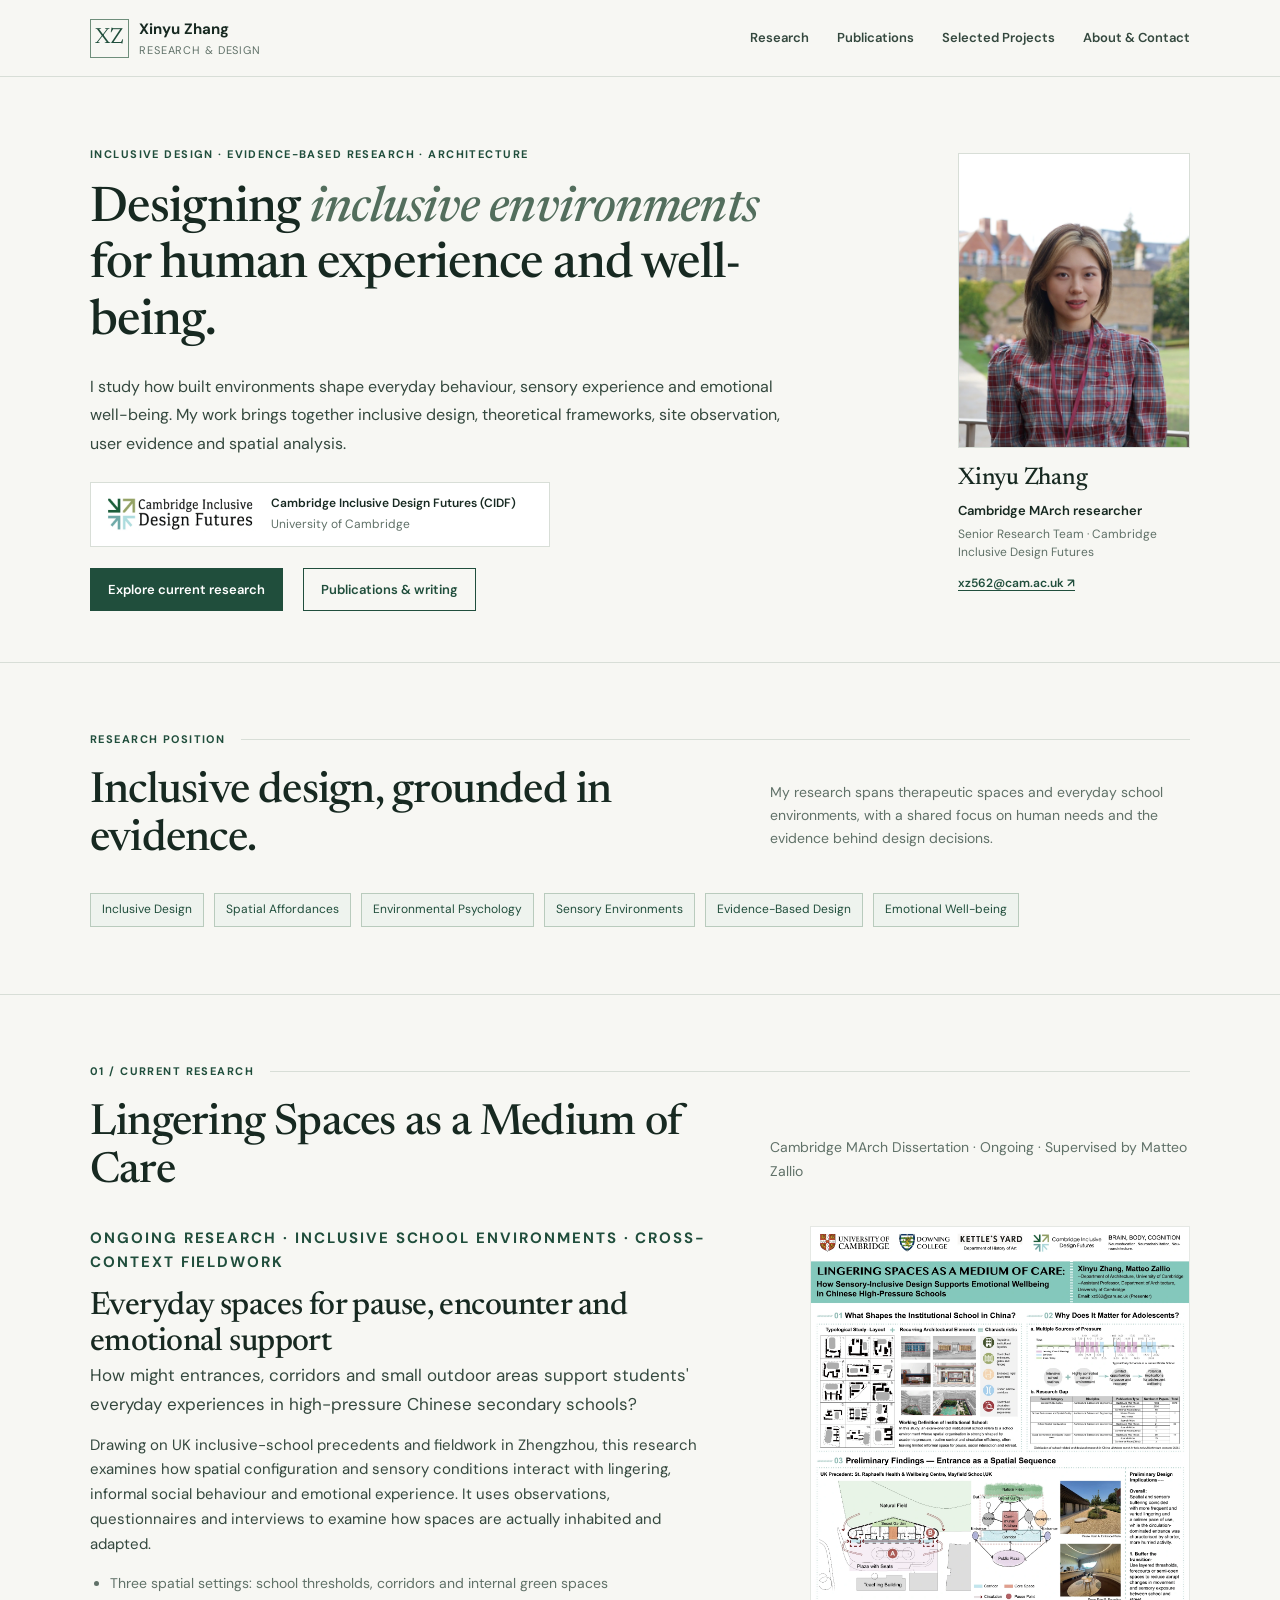
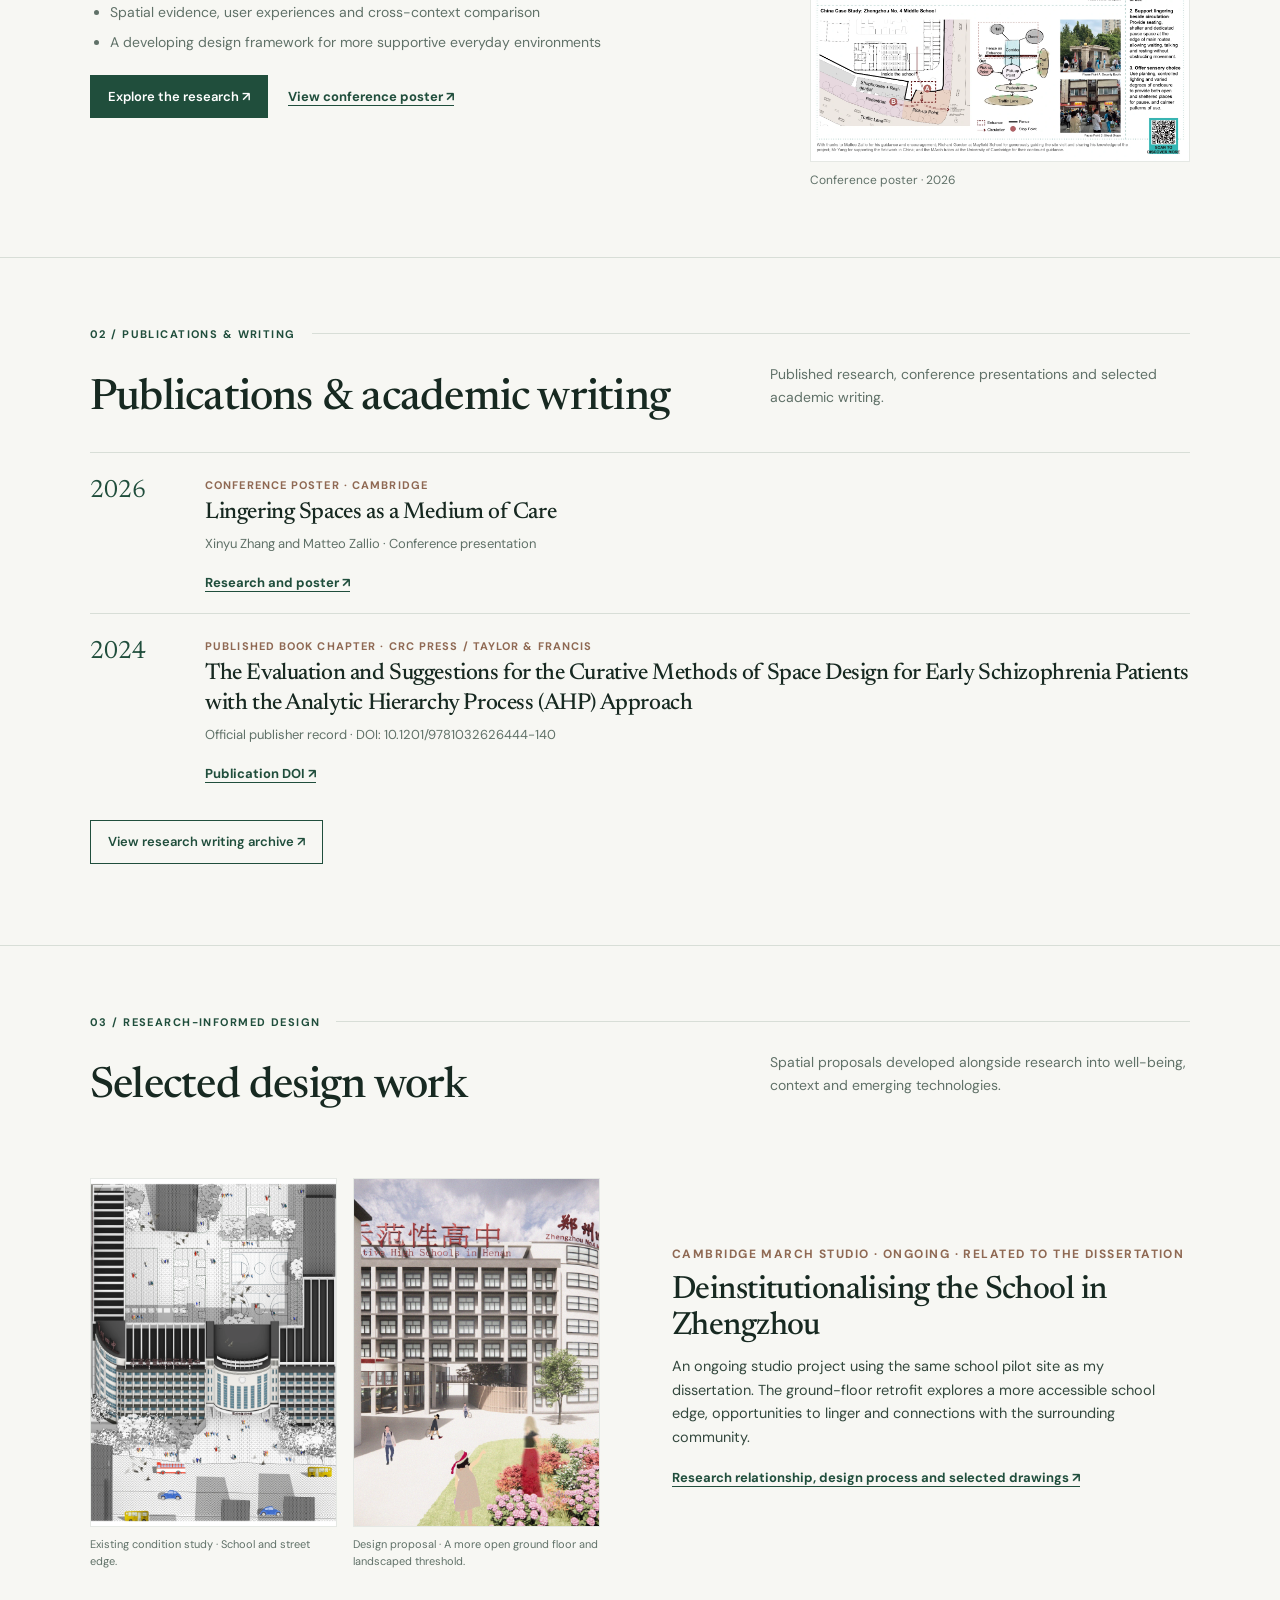
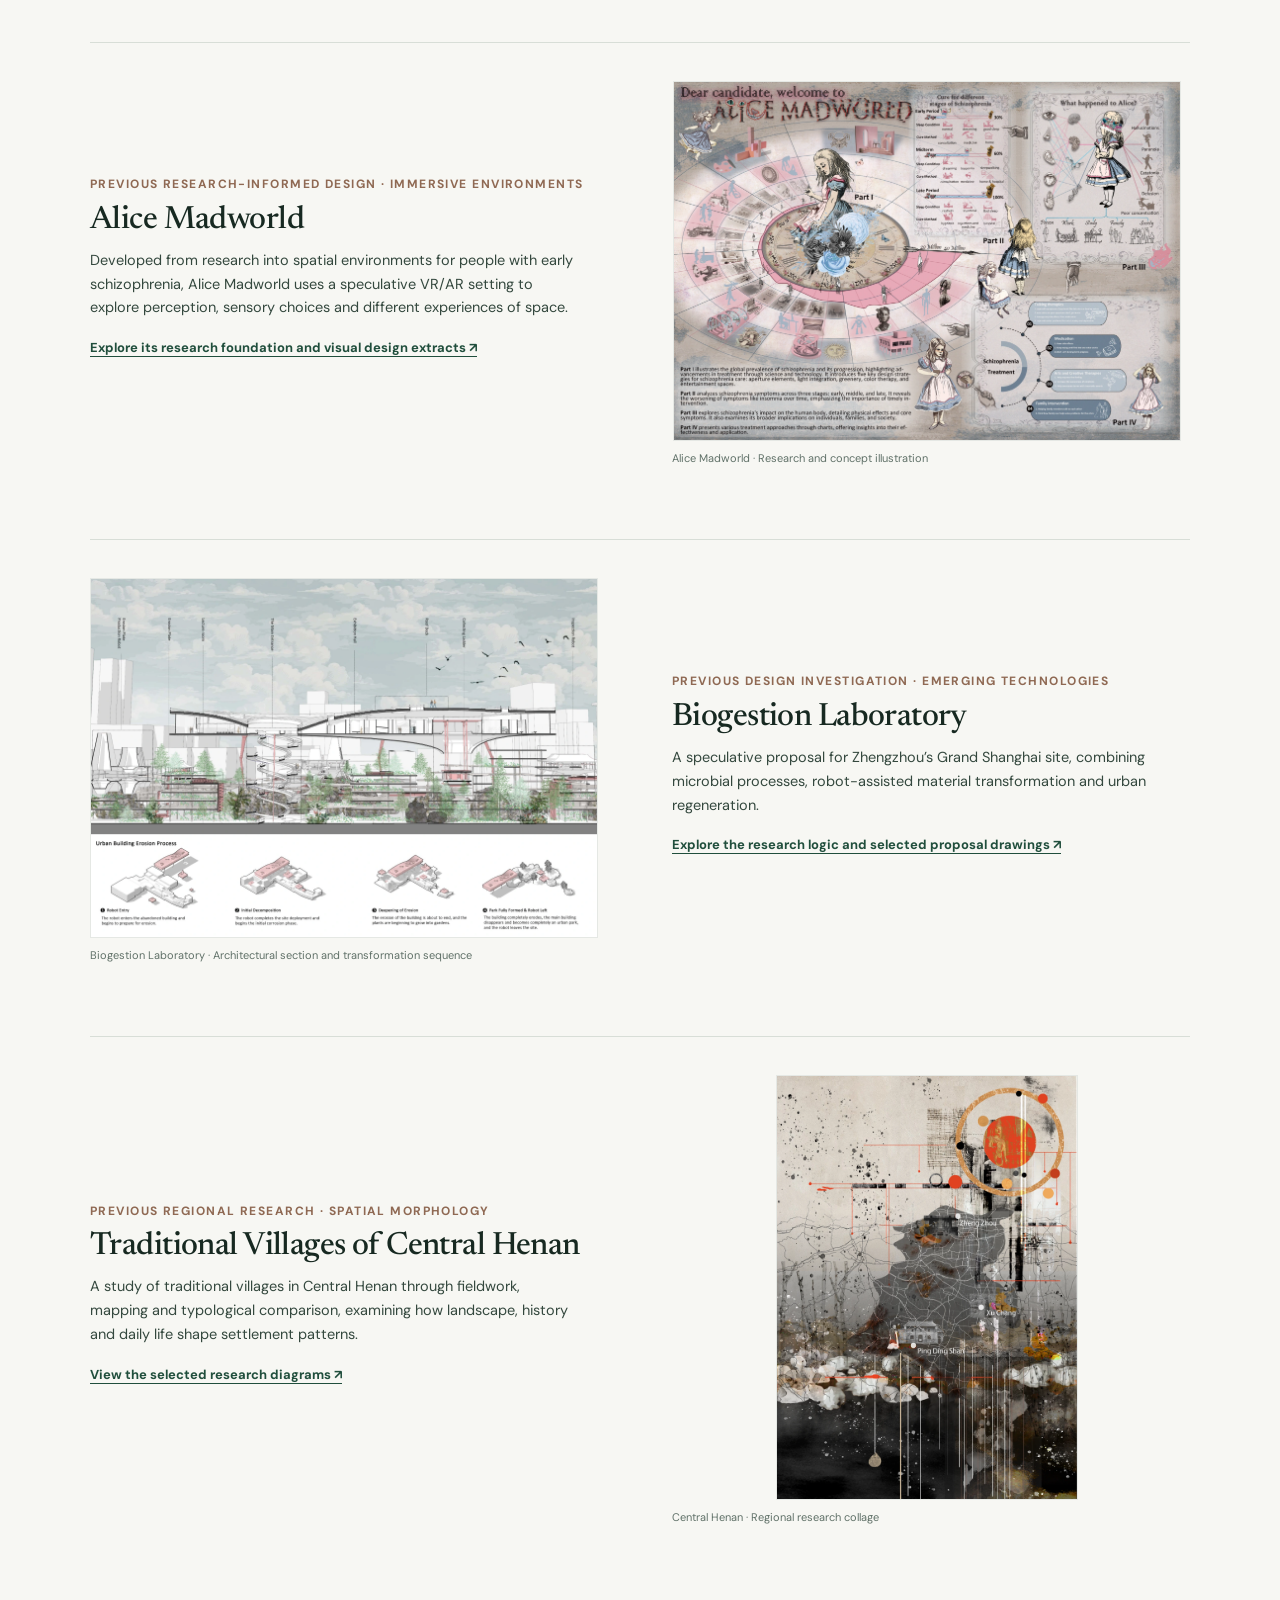
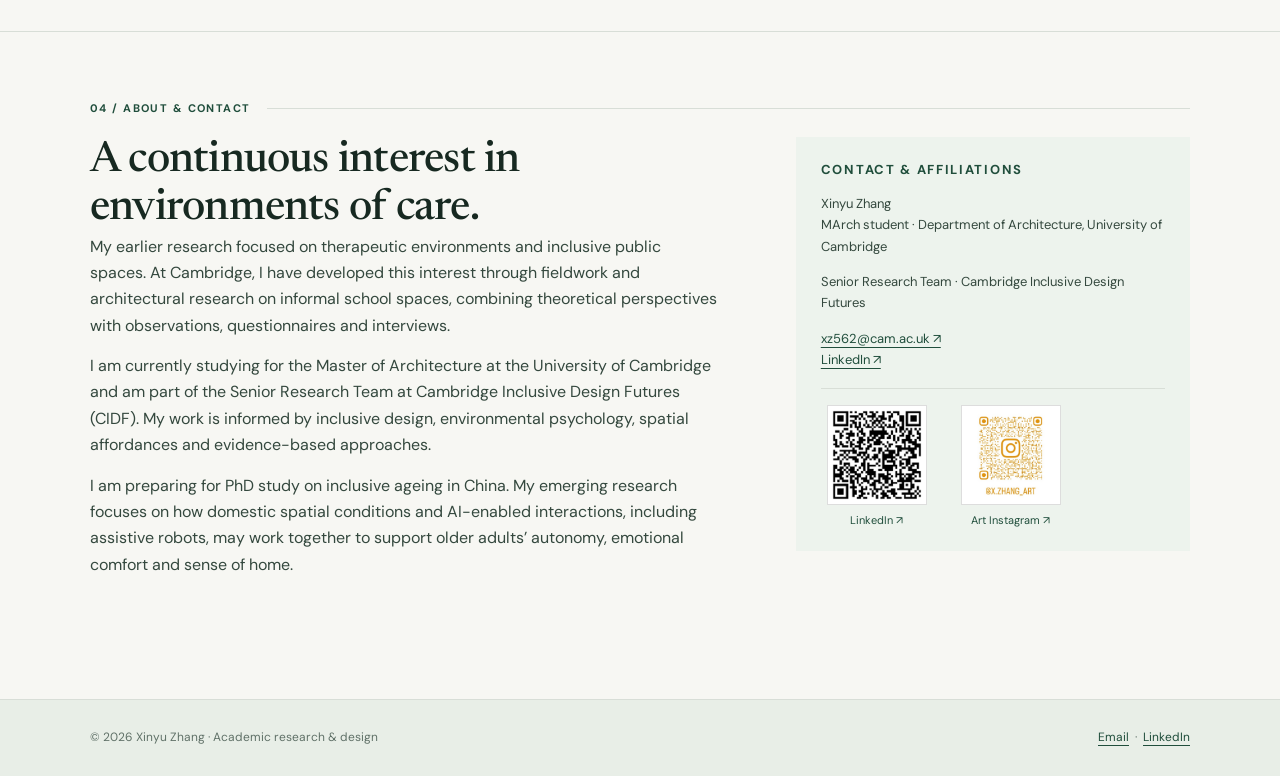
==== index.html @ 3d022903 "Add files via upload Publish academic research website" ====
<!DOCTYPE html>

<html lang="en"><head><meta charset="utf-8"/><meta content="width=device-width, initial-scale=1" name="viewport"/><meta content="Inclusive design, evidence-informed spatial research and architectural design by Xinyu Zhang, Cambridge MArch researcher and CIDF Senior Research Team member." name="description"/><meta content="#f7f7f3" name="theme-color"/><title>Academic research &amp; design — Xinyu Zhang</title><link href="style.css" rel="stylesheet"/><link href="favicon.svg" rel="icon" type="image/svg+xml"/></head><body><header class="site-header"><div class="container header-inner"><a class="brand" href="index.html"><span class="brand-mark">XZ</span><span><strong>Xinyu Zhang</strong><small>Research &amp; Design</small></span></a><button aria-expanded="false" aria-label="Toggle navigation" class="nav-toggle" type="button">☰</button><nav aria-label="Main navigation" class="nav"><a href="index.html#research">Research</a><a href="index.html#outputs">Publications</a><a href="index.html#projects">Selected Projects</a><a href="index.html#about">About &amp; Contact</a></nav></div></header><main class="site-main"><div class="container"><section class="hero"><div><p class="eyebrow">Inclusive Design · Evidence-based research · Architecture</p><h1>Designing <em>inclusive environments</em> for human experience and well-being.</h1><p class="lead">I study how built environments shape everyday behaviour, sensory experience and emotional well-being. My work brings together inclusive design, theoretical frameworks, site observation, user evidence and spatial analysis.</p><div class="lab-row"><img alt="Cambridge Inclusive Design Futures logo" class="lab-logo" src="assets/cidf-logo.webp"/><div class="lab-desc"><strong>Cambridge Inclusive Design Futures (CIDF)</strong><span>University of Cambridge</span></div></div><div class="hero-actions"><a class="btn" href="#research">Explore current research</a><a class="btn secondary" href="publications/index.html">Publications &amp; writing</a></div></div><figure class="hero-image profile-portrait"><img alt="Portrait of Xinyu Zhang" src="assets/portrait-v5.webp"/><figcaption><span class="profile-name">Xinyu Zhang</span><span class="profile-role">Cambridge MArch researcher</span><span class="profile-affiliation">Senior Research Team · Cambridge Inclusive Design Futures</span><a class="profile-email" href="mailto:xz562@cam.ac.uk">xz562@cam.ac.uk ↗</a></figcaption></figure></section></div>
<section class="section anchor-offset" id="focus"><div class="container"><p class="eyebrow section-label">Research position</p><div class="section-header"><div><h2>Inclusive design, grounded in evidence.</h2></div><p>My research spans therapeutic spaces and everyday school environments, with a shared focus on human needs and the evidence behind design decisions.</p></div><div class="tags"><span class="tag">Inclusive Design</span><span class="tag">Spatial Affordances</span><span class="tag">Environmental Psychology</span><span class="tag">Sensory Environments</span><span class="tag">Evidence-Based Design</span><span class="tag">Emotional Well-being</span></div></div></section>
<section class="section anchor-offset" id="research"><div class="container"><p class="eyebrow section-label">01 / Current research</p><div class="section-header"><div><h2>Lingering Spaces as a Medium of Care</h2></div><p>Cambridge MArch Dissertation · Ongoing · Supervised by Matteo Zallio</p></div><div class="feature"><div class="copy"><p class="eyebrow">Ongoing research · Inclusive school environments · Cross-context fieldwork</p><h3>Everyday spaces for pause, encounter and emotional support</h3><p class="lead">How might entrances, corridors and small outdoor areas support students' everyday experiences in high-pressure Chinese secondary schools?</p><p>Drawing on UK inclusive-school precedents and fieldwork in Zhengzhou, this research examines how spatial configuration and sensory conditions interact with lingering, informal social behaviour and emotional experience. It uses observations, questionnaires and interviews to examine how spaces are actually inhabited and adapted.</p><ul class="key-points"><li>Three spatial settings: school thresholds, corridors and internal green spaces</li><li>Spatial evidence, user experiences and cross-context comparison</li><li>A developing design framework for more supportive everyday environments</li></ul><p class="links"><a class="btn" href="research/lingering-spaces/index.html">Explore the research ↗</a><a class="ghost-link" href="assets/poster-white-v5.webp" rel="noopener" target="_blank">View conference poster ↗</a></p></div><div class="feature-img"><figure class="figure"><a class="fullsize" href="assets/poster-white-v5.webp" rel="noopener" target="_blank"><img alt="2026 conference poster on inclusive lingering school spaces" loading="lazy" src="assets/poster-white-v5.webp"/></a><figcaption>Conference poster · 2026</figcaption></figure></div></div></div></section>
<section class="section" id="outputs"><div class="container"><p class="eyebrow section-label">02 / Publications &amp; writing</p><div class="section-header"><h2>Publications &amp; academic writing</h2><p>Published research, conference presentations and selected academic writing.</p></div><div class="publication-row"><div class="year">2026</div><div><span class="writing-label">Conference poster · Cambridge</span><h3>Lingering Spaces as a Medium of Care</h3><p>Xinyu Zhang and Matteo Zallio · Conference presentation</p><a class="ghost-link" href="research/lingering-spaces/index.html">Research and poster ↗</a></div></div><div class="publication-row"><div class="year">2024</div><div><span class="writing-label">Published book chapter · CRC Press / Taylor &amp; Francis</span><h3>The Evaluation and Suggestions for the Curative Methods of Space Design for Early Schizophrenia Patients with the Analytic Hierarchy Process (AHP) Approach</h3><p>Official publisher record · DOI: 10.1201/9781032626444-140</p><a class="ghost-link" href="https://doi.org/10.1201/9781032626444-140" rel="noopener noreferrer" target="_blank">Publication DOI ↗</a></div></div><p style="margin-top:16px"><a class="btn secondary" href="publications/index.html">View research writing archive ↗</a></p></div></section><section class="section anchor-offset" id="projects"><div class="container"><p class="eyebrow section-label">03 / Research-informed design</p><div class="section-header"><h2>Selected design work</h2><p>Spatial proposals developed alongside research into well-being, context and emerging technologies.</p></div>
<article class="project-entry project-row image-left" id="project-school"><div class="project-copy"><p class="project-meta">Cambridge MArch Studio · Ongoing · Related to the dissertation</p><h3>Deinstitutionalising the School in Zhengzhou</h3><p class="summary">An ongoing studio project using the same school pilot site as my dissertation. The ground-floor retrofit explores a more accessible school edge, opportunities to linger and connections with the surrounding community.</p><p class="linkline"><a data-return="project-school" href="projects/school-retrofit/index.html">Research relationship, design process and selected drawings ↗</a></p></div><div class="entry-visual"><figure class="figure"><a class="fullsize" href="assets/school_before.webp" rel="noopener" target="_blank"><img alt="Drawing documenting existing school edge and shophouses" loading="lazy" src="assets/school_before.webp"/></a><figcaption>Existing condition study · School and street edge.</figcaption></figure><figure class="figure"><a class="fullsize" href="assets/school_after.webp" rel="noopener" target="_blank"><img alt="Proposed ground-floor retrofit at Zhengzhou school" loading="lazy" src="assets/school_after.webp"/></a><figcaption>Design proposal · A more open ground floor and landscaped threshold.</figcaption></figure></div></article>
<article class="project-entry project-row image-right" id="project-alice"><div class="project-copy"><p class="project-meta">Previous research-informed design · Immersive environments</p><h3>Alice Madworld</h3><p class="summary">Developed from research into spatial environments for people with early schizophrenia, Alice Madworld uses a speculative VR/AR setting to explore perception, sensory choices and different experiences of space.</p><p class="linkline"><a data-return="project-alice" href="projects/alice-madworld/index.html">Explore its research foundation and visual design extracts ↗</a></p></div><div class="entry-visual single"><figure class="figure"><a class="fullsize" href="assets/alice-illustration-v5.webp" rel="noopener" target="_blank"><img alt="Alice Madworld: illustrated conceptual research board" loading="lazy" src="assets/alice-illustration-v5.webp"/></a><figcaption>Alice Madworld · Research and concept illustration</figcaption></figure></div></article>
<article class="project-entry project-row image-left" id="project-biogestion"><div class="project-copy"><p class="project-meta">Previous design investigation · Emerging technologies</p><h3>Biogestion Laboratory</h3><p class="summary">A speculative proposal for Zhengzhou’s Grand Shanghai site, combining microbial processes, robot-assisted material transformation and urban regeneration.</p><p class="linkline"><a data-return="project-biogestion" href="projects/biogestion/index.html">Explore the research logic and selected proposal drawings ↗</a></p></div><div class="entry-visual single"><figure class="figure"><a class="fullsize" href="assets/bio-section-v5.webp" rel="noopener" target="_blank"><img alt="Biogestion Laboratory section and urban building erosion process" loading="lazy" src="assets/bio-section-v5.webp"/></a><figcaption>Biogestion Laboratory · Architectural section and transformation sequence</figcaption></figure></div></article>
<article class="project-entry project-row image-right" id="project-villages"><div class="project-copy"><p class="project-meta">Previous regional research · Spatial morphology</p><h3>Traditional Villages of Central Henan</h3><p class="summary">A study of traditional villages in Central Henan through fieldwork, mapping and typological comparison, examining how landscape, history and daily life shape settlement patterns.</p><p class="linkline"><a data-return="project-villages" href="projects/henan-villages/index.html">View the selected research diagrams ↗</a></p></div><div class="entry-visual single village-home-visual"><figure class="figure"><a class="fullsize" href="assets/village-art-v5.webp" rel="noopener" target="_blank"><img alt="Regional collage of traditional villages in Central Henan" loading="lazy" src="assets/village-art-v5.webp"/></a><figcaption>Central Henan · Regional research collage</figcaption></figure></div></article>
</div></section>
<section class="section anchor-offset" id="about"><div class="container"><p class="eyebrow section-label">04 / About &amp; contact</p><div class="about"><div><h2>A continuous interest in environments of care.</h2><p>My earlier research focused on therapeutic environments and inclusive public spaces. At Cambridge, I have developed this interest through fieldwork and architectural research on informal school spaces, combining theoretical perspectives with observations, questionnaires and interviews.</p><p>I am currently studying for the Master of Architecture at the University of Cambridge and am part of the Senior Research Team at Cambridge Inclusive Design Futures (CIDF). My work is informed by inclusive design, environmental psychology, spatial affordances and evidence-based approaches.</p><p>I am preparing for PhD study on inclusive ageing in China. My emerging research focuses on how domestic spatial conditions and AI-enabled interactions, including assistive robots, may work together to support older adults’ autonomy, emotional comfort and sense of home.</p></div><aside><p class="eyebrow">Contact &amp; affiliations</p><p>Xinyu Zhang<br/>MArch student · Department of Architecture, University of Cambridge</p><p>Senior Research Team · Cambridge Inclusive Design Futures</p><p><a href="mailto:xz562@cam.ac.uk">xz562@cam.ac.uk ↗</a><br/><a href="https://www.linkedin.com/in/xinyu-zhang-512680299" rel="noopener noreferrer" target="_blank">LinkedIn ↗</a></p><div class="contact-social"><div class="social-qr"><a href="https://www.linkedin.com/in/xinyu-zhang-512680299" rel="noopener noreferrer" target="_blank"><img alt="LinkedIn QR code" height="112" loading="lazy" src="assets/linkedin-qr.jpg" width="112"/></a><a class="social-name" href="https://www.linkedin.com/in/xinyu-zhang-512680299" rel="noopener noreferrer" target="_blank">LinkedIn ↗</a></div><div class="social-qr"><a href="https://www.instagram.com/x.zhang_art" rel="noopener noreferrer" target="_blank"><img alt="Art Instagram QR code" height="112" loading="lazy" src="assets/instagram-qr.jpg" width="112"/></a><a class="social-name" href="https://www.instagram.com/x.zhang_art" rel="noopener noreferrer" target="_blank">Art Instagram ↗</a></div></div></aside></div></div></section></main><footer class="site-footer"><div class="container footer-inner"><p>© 2026 Xinyu Zhang · Academic research &amp; design</p><p><a href="mailto:xz562@cam.ac.uk">Email</a>  ·  <a href="https://www.linkedin.com/in/xinyu-zhang-512680299" rel="noopener noreferrer" target="_blank">LinkedIn</a></p></div></footer><script src="app.js"></script></body></html>
---- style.css ----
@import url('https://fonts.googleapis.com/css2?family=DM+Sans:wght@400;500;600;700&family=Newsreader:opsz,wght@6..72,400;6..72,500;6..72,600&display=swap');
:root{--bg:#f7f7f3;--paper:#fff;--ink:#172921;--text:#34483e;--muted:#607168;--green:#204e3c;--sage:#dce8de;--stroke:#d8ded7;--accent:#8f6953;--max:1100px;--reading:760px}
*{box-sizing:border-box}html{scroll-behavior:smooth}body{margin:0;background:var(--bg);color:var(--text);font:16px/1.65 'DM Sans',system-ui,-apple-system,sans-serif;-webkit-font-smoothing:antialiased}
img{display:block;max-width:100%;height:auto}a{color:var(--green);text-decoration-thickness:1px;text-underline-offset:4px}a:hover{text-decoration-color:var(--accent)}
.container{width:min(var(--max),calc(100% - 56px));margin:0 auto}.site-header{background:rgba(247,247,243,.96);border-bottom:1px solid var(--stroke);position:sticky;top:0;z-index:20;backdrop-filter:blur(12px)}.header-inner{min-height:76px;display:flex;justify-content:space-between;align-items:center;gap:24px}.brand{text-decoration:none;display:flex;align-items:center;gap:10px;color:var(--ink);white-space:nowrap}.brand-mark{width:39px;height:39px;border:1px solid #6f8e7b;display:grid;place-items:center;font-family:'Newsreader',Georgia,serif;font-size:22px;line-height:1;color:var(--green)}.brand strong{display:block;font-size:15px;font-weight:700}.brand small{display:block;font-size:11px;letter-spacing:.08em;text-transform:uppercase;color:var(--muted);line-height:1.5}.nav{display:flex;gap:28px;align-items:center;flex-wrap:wrap}.nav a{font-size:13px;text-decoration:none;color:var(--text);font-weight:600}.nav a:hover,.nav a.active{color:#8f6953}.nav-toggle{display:none;background:none;border:1px solid var(--stroke);font-size:20px;padding:3px 10px;border-radius:4px;color:var(--ink)}
h1,h2,h3,h4{font-family:'Newsreader',Georgia,serif;font-weight:500;color:var(--ink);margin:0;line-height:1.12;letter-spacing:-.018em}h1{font-size:clamp(38px,5.2vw,62px)}h2{font-size:clamp(30px,3.8vw,43px)}h3{font-size:clamp(24px,2.75vw,32px)}h4{font-size:24px}p{margin:0 0 14px}.eyebrow{font-size:11px;letter-spacing:.13em;text-transform:uppercase;font-weight:700;color:var(--green)}.minor{font-size:14px;color:var(--muted)}.subtle{color:var(--muted)}.lead{font-size:18px;line-height:1.7;max-width:62ch}.tiny{font-size:12px;color:var(--muted)}
.site-main{min-height:70vh}.hero{padding:88px 0 65px;display:grid;grid-template-columns:minmax(0,1.35fr) minmax(230px,.68fr);gap:clamp(32px,6vw,92px);align-items:start}.hero h1{margin:19px 0 23px;max-width:740px}.hero h1 em{font-style:italic;color:#536e5d}.hero .lead{margin-bottom:24px}.hero-ident{display:flex;align-items:start;gap:11px;padding-top:8px;font-size:14px;color:var(--ink)}.hero-ident .divider-dot{color:#a5b5aa}.hero-image{margin:0;max-width:305px;justify-self:end}.hero-image img{width:100%;height:auto;object-fit:contain}.hero-image figcaption{padding:12px 0 0;font-size:12px;color:var(--muted);line-height:1.6}.lab-row{display:flex;gap:17px;align-items:center;margin:24px 0 0;padding:15px 17px;background:var(--paper);border:1px solid var(--stroke);max-width:600px}.lab-row .lab-logo{max-width:155px;flex:0 0 155px;width:155px;height:auto;object-fit:contain}.lab-row .lab-desc{font-size:12.5px;line-height:1.55}.lab-row .lab-desc strong{display:block;color:var(--ink)}
.hero-actions,.links{display:flex;gap:20px;align-items:center;flex-wrap:wrap}.hero-actions{margin-top:21px}.btn{display:inline-block;border:1px solid var(--green);background:var(--green);color:white;text-decoration:none;padding:10px 17px;font-size:13px;font-weight:600}.btn.secondary{background:transparent;color:var(--green)}.btn:hover{background:#335c4b;color:white}.ghost-link{font-size:13px;font-weight:700;color:var(--green)}
.anchor-offset{scroll-margin-top:92px}.section{padding:67px 0;border-top:1px solid var(--stroke)}.section-label{display:flex;align-items:center;gap:16px;margin-bottom:20px}.section-label:after{content:"";height:1px;flex:1;background:var(--stroke)}.section-header{display:flex;align-items:end;justify-content:space-between;gap:25px;margin-bottom:29px}.section-header p{max-width:420px;color:var(--muted);font-size:14px}.section-intro{max-width:var(--reading)}.tags{display:flex;gap:10px;flex-wrap:wrap;margin-top:21px}.tag{border:1px solid #b9cbbd;background:#eef3ee;color:var(--green);font-size:12px;padding:6px 11px;white-space:nowrap}
.feature{display:grid;grid-template-columns:1.1fr .72fr;gap:58px;align-items:start;margin-top:24px}.feature-copy h3{font-size:clamp(30px,3.5vw,41px);margin:10px 0 12px}.feature-img{max-width:380px;justify-self:end}.figure,.feature-img{margin:0}.figure img,.feature-img img{width:auto;max-width:100%;height:auto;object-fit:contain;background:white;border:1px solid #e5e8e4}.figure a,.feature-img a{text-decoration:none;display:block}.figure figcaption,.feature-img figcaption{font-size:12px;color:var(--muted);margin-top:9px;line-height:1.55}.feature .copy{max-width:650px}.feature .copy p{font-size:15px}.feature .copy .lead{font-size:17px}.key-points{margin:16px 0 21px;padding-left:20px;font-size:14px;color:var(--muted)}.key-points li{margin-bottom:6px}
.project-entry{margin-top:34px;padding-top:30px;border-top:1px solid var(--stroke)}.project-entry:first-of-type{margin-top:15px;border:0;padding-top:0}.project-meta{font-size:12px;font-weight:700;text-transform:uppercase;letter-spacing:.12em;color:var(--accent);margin-bottom:8px}.project-entry h3{margin-bottom:10px}.project-entry .summary{max-width:780px;font-size:14.5px;color:var(--text)}.project-entry .linkline{margin-top:10px;font-size:13px;font-weight:700}.entry-visual{margin-top:18px;display:grid;grid-template-columns:1fr 1fr;gap:16px;align-items:start}.entry-visual.thin{grid-template-columns:.7fr 1.3fr}.entry-visual img{width:100%;height:auto;object-fit:contain;background:white}.entry-visual .figure{align-self:start}.entry-visual .figure img{max-height:470px;width:auto;margin:auto}.entry-visual.single{display:block}.entry-visual.single img{width:100%;max-height:460px;object-fit:contain}
.publication-row{display:grid;grid-template-columns:90px 1fr;gap:25px;border-top:1px solid var(--stroke);padding:18px 0}.publication-row:first-child{border-top:0}.publication-row h3{font-size:23px;line-height:1.3}.publication-row p{font-size:13px;color:var(--muted);margin-top:6px}.year{font-family:'Newsreader',Georgia,serif;font-size:25px;color:var(--green)}.writing-label{color:var(--accent);font-size:11px;text-transform:uppercase;letter-spacing:.1em;font-weight:700}.about{display:grid;grid-template-columns:1.2fr .75fr;gap:75px}.about p{max-width:660px}.about aside{background:#edf3ed;padding:22px 25px;align-self:start}.about aside .eyebrow{margin-bottom:12px}.about aside p{font-size:13px}.site-footer{background:#e8eee7;margin-top:40px;border-top:1px solid var(--stroke)}.footer-inner{padding:28px 0;display:flex;justify-content:space-between;gap:25px;align-items:center}.footer-inner p{font-size:12px;color:var(--muted);margin:0}
.breadcrumbs{padding:35px 0 21px;font-size:12px;color:var(--muted)}.breadcrumbs a{text-decoration:none}.detail-hero{padding:12px 0 44px}.detail-hero .eyebrow{margin-bottom:12px}.detail-hero h1{font-size:clamp(36px,4.5vw,55px);max-width:850px}.detail-subtitle{font-size:19px;color:var(--green);margin:13px 0 22px;max-width:800px}.detail-hero .lead{max-width:750px;font-size:17px}.detail-hero .links{font-size:13px;margin-top:22px}.detail-main{border-top:1px solid var(--stroke)}.detail-section{padding:44px 0;border-bottom:1px solid var(--stroke)}.detail-section h2{font-size:clamp(27px,3.2vw,36px);margin-bottom:15px}.reading{max-width:var(--reading)}.reading p{font-size:15px;color:var(--text)}.reading ul{padding-left:20px}.reading li{padding-bottom:7px}.figure-grid{display:grid;grid-template-columns:1fr 1fr;gap:30px;margin-top:25px;align-items:start}.figure-grid .figure{width:100%}.figure-grid .figure img{width:100%;height:auto;object-fit:contain;max-height:none}.figure-grid.tall .figure img{max-width:410px;width:100%;margin:auto}.figure-grid.asym{grid-template-columns:1.1fr .9fr}.figure-full{margin:25px auto 0;max-width:100%}.figure-full img{width:100%;height:auto;max-height:none;object-fit:contain}.figure-narrow{max-width:850px}.figure-narrow img{width:100%;height:auto}.figure-portrait{max-width:630px;margin-left:auto;margin-right:auto}.figure-portrait img{width:100%;height:auto}.detail-back{padding:40px 0;font-size:13px}.note{padding:13px 17px;border-left:3px solid #a3b8a5;background:#eff4ef;font-size:13px;color:var(--muted);margin:23px 0}
.fullsize{position:relative;cursor:zoom-in}.fullsize:focus-visible{outline:3px solid #5e8e73;outline-offset:4px}.fullsize img{transition:opacity .18s}.fullsize:hover img{opacity:.9}.lightbox{border:0;padding:20px;background:#fff;box-shadow:0 22px 75px #0005;max-width:96vw;max-height:95vh}.lightbox::backdrop{background:rgba(9,22,17,.87)}.lightbox img{max-height:86vh;max-width:92vw;width:auto;height:auto;object-fit:contain}.lightbox-close{position:fixed;top:17px;right:20px;background:var(--green);color:white;border:0;padding:8px 12px;cursor:pointer;font-size:13px}
@media(max-width:850px){.hero{grid-template-columns:1fr .55fr;gap:30px}.hero-image{max-width:260px}.feature{gap:28px}.about{gap:28px}.section-header{display:block}.section-header p{margin-top:15px}.lab-row{flex-wrap:wrap}.lab-row .lab-logo{max-width:145px}}
@media(max-width:640px){.container{width:calc(100% - 32px)}.site-header .header-inner{min-height:62px}.brand strong{font-size:14px}.nav-toggle{display:block}.nav{display:none;position:absolute;top:61px;left:0;right:0;background:var(--bg);border-bottom:1px solid var(--stroke);padding:18px 22px;gap:14px}.nav.open{display:flex;flex-direction:column;align-items:flex-start}.hero{padding:48px 0 36px;display:flex;flex-direction:column}.hero-image{align-self:flex-start;max-width:220px}.hero h1{font-size:41px}.hero .lead{font-size:16px}.hero-ident{flex-direction:column;gap:1px}.hero-ident .divider-dot{display:none}.section{padding:48px 0}.feature,.about{display:block}.feature-img{margin-top:27px;max-width:300px;justify-self:start}.feature-img img{max-height:none}.entry-visual,.entry-visual.thin,.figure-grid,.figure-grid.asym{grid-template-columns:1fr}.entry-visual .figure img{margin:0;width:100%;max-height:none}.publication-row{grid-template-columns:1fr;gap:3px}.detail-section{padding:32px 0}.detail-hero h1{font-size:37px}.detail-subtitle{font-size:17px}.about aside{margin-top:25px}.footer-inner{display:block}.footer-inner p+ p{margin-top:10px}}
@media(prefers-reduced-motion:reduce){html{scroll-behavior:auto}*{transition:none!important}}

/* V5: restrained editorial adjustments */
.hero{grid-template-columns:minmax(0,1.42fr) minmax(175px,.54fr);gap:clamp(28px,5vw,60px);padding:70px 0 51px}
.hero h1{font-size:clamp(36px,4.3vw,52px);max-width:730px}
.hero .lead{font-size:16px;max-width:650px}
.hero-image.profile-portrait{max-width:228px;justify-self:end;margin-top:24px}
.hero-image.profile-portrait img{width:100%;height:auto;object-fit:contain;border:1px solid var(--stroke);border-radius:0}
.hero-image.profile-portrait figcaption{font-size:11px}
.project-entry{scroll-margin-top:90px}
.entry-visual .figure img{max-height:680px;width:auto;max-width:100%;object-fit:contain}
.entry-visual.single img{max-height:540px;width:auto;max-width:100%;object-fit:contain}
.entry-visual.village-home-visual img{max-height:510px;margin-left:0}
figure img{image-rendering:auto}
.figure figcaption{max-width:78ch}
.contact-social{margin-top:17px;padding-top:16px;border-top:1px solid var(--stroke);display:flex;gap:22px;align-items:start;justify-content:flex-start}
.social-qr{width:112px;display:flex;flex-direction:column;align-items:center;gap:6px}
.social-qr img{width:100px;height:100px;object-fit:contain;background:white;border:1px solid #ddd;padding:3px}
.social-name{font-size:11px;white-space:nowrap;color:var(--green);text-decoration:none}
.social-name:hover{text-decoration:underline}
@media(max-width:850px){.hero{grid-template-columns:minmax(0,1fr) 180px;gap:26px}.hero-image.profile-portrait{max-width:175px}}
@media(max-width:640px){.hero{display:flex;flex-direction:column;padding:42px 0 35px}.hero h1{font-size:38px}.hero-image.profile-portrait{max-width:175px;margin-top:7px;align-self:flex-start}.contact-social{gap:18px}.entry-visual .figure img{max-height:none;width:100%}}


/* V6: editorial balance and deliberate scale hierarchy */
#projects .project-row{display:grid;grid-template-columns:minmax(0,1fr) minmax(0,1fr);gap:clamp(28px,5vw,68px);align-items:center;padding:38px 0;}
#projects .project-row .project-copy{grid-column:2;grid-row:1;}
#projects .project-row .entry-visual{grid-column:1;grid-row:1;margin:0;max-width:510px;}
#projects .project-row.image-right .project-copy{grid-column:1;grid-row:1;}
#projects .project-row.image-right .entry-visual{grid-column:2;grid-row:1;}
#projects .project-row .summary{max-width:49ch;}
#projects .project-row .entry-visual.single img{max-height:360px;max-width:100%;width:auto;margin:0;}
#projects .project-row .entry-visual:not(.single) img{max-height:350px;width:auto;max-width:100%;}
#projects .project-row .entry-visual figcaption{font-size:11px;}
#projects .project-row .linkline{margin-top:17px;}
.site-focus-grid{display:grid;grid-template-columns:1.1fr .9fr;align-items:start;gap:28px;margin-top:25px;}
.site-focus-grid figure:first-child img{width:100%;max-width:100%;}
.site-focus-grid figure:nth-child(2){max-width:425px;}
.site-focus-grid figure:nth-child(2) img{width:100%;}
.context-minor-grid{display:grid;grid-template-columns:1fr 1fr;align-items:start;gap:28px;margin:27px 0;}
.context-minor-grid .figure img{width:100%;max-width:100%;max-height:330px;object-fit:contain;}
.figure-context-main{max-width:950px;margin:27px auto 0;}
.figure-context-main img{width:100%;max-width:100%;height:auto;}
.plan-carousel{margin-top:24px;max-width:920px;}
.carousel-top{display:flex;justify-content:space-between;align-items:center;margin-bottom:12px;}
.carousel-count{font-size:12px;font-weight:700;letter-spacing:.11em;color:var(--green);font-variant-numeric:tabular-nums;}
.carousel-actions{display:flex;gap:7px;}
.carousel-actions button{background:transparent;color:var(--green);border:1px solid #bccfc0;font-size:19px;min-width:42px;min-height:38px;cursor:pointer;}
.carousel-actions button:hover{background:#e6eee7;}
.carousel-actions button:disabled{opacity:.3;cursor:default;}
.plan-track{display:flex;gap:18px;overflow-x:auto;scroll-snap-type:x mandatory;scroll-behavior:smooth;scrollbar-width:thin;padding:0 0 12px;overscroll-behavior-inline:contain;}
.plan-slide{flex:0 0 min(100%,820px);scroll-snap-align:start;}
.plan-slide img{display:block;width:100%;height:auto;max-width:100%;}
.spatial-perspectives{display:grid;grid-template-columns:1.15fr .85fr;gap:34px;align-items:start;margin-top:25px;}
.spatial-perspectives .perspective-main{max-width:565px;}
.spatial-perspectives .perspective-main img{width:100%;}
.spatial-perspectives .perspective-side{max-width:440px;margin-top:24px;}
.spatial-perspectives .perspective-side img{width:100%;}
.school-comparison{max-width:900px;}
.school-comparison .figure img{max-width:370px;}
.editorial-extracts .figure-grid,.detail-section .figure-grid:has(.compact-figure){max-width:970px;gap:30px;}
.editorial-extracts figure.compact-figure img,figure.compact-figure img{max-height:390px;width:auto;max-width:100%;margin:0 auto;}
#about .about strong{font-weight:inherit;}
@media(max-width:850px){#projects .project-row{gap:26px}}
@media(max-width:640px){#projects .project-row,#projects .project-row.image-right{display:flex;flex-direction:column;align-items:stretch;gap:15px;}
 #projects .project-row .entry-visual{order:0;max-width:100%;}
 #projects .project-row .project-copy{order:1;}
 #projects .project-row .entry-visual.single img{max-height:390px;width:auto;}
 #projects .project-row .entry-visual:not(.single) img{max-height:310px;width:auto;}
 .site-focus-grid,.context-minor-grid,.spatial-perspectives{grid-template-columns:1fr;gap:19px;}
 .spatial-perspectives .perspective-side{margin-top:0;}
 .plan-slide{flex-basis:100%;}
 .figure-context-main{margin-top:20px;}}
@media(prefers-reduced-motion:reduce){.plan-track{scroll-behavior:auto;}}

/* Position narrower vertical project artworks deliberately within the text-image rhythm. */
#projects .project-row.image-right .entry-visual.single img{margin-left:auto;margin-right:auto;}
#projects #project-villages .entry-visual.single img{max-height:425px;}


/* V7: compact research-first introductory hierarchy. */
.hero{grid-template-columns:minmax(0,1.5fr) minmax(205px,.56fr);gap:clamp(30px,5.2vw,70px);align-items:start;padding-top:68px}
.hero h1{font-size:clamp(36px,4vw,49px);max-width:710px;line-height:1.15;letter-spacing:-.018em;margin-bottom:22px}
.hero .lead{max-width:63ch;font-size:16px;line-height:1.77}
.hero .lab-row{margin-top:20px;padding:12px 15px;max-width:460px;gap:15px}
.hero .lab-row .lab-logo{width:150px;flex-basis:150px;max-width:150px}
.hero .lab-row .lab-desc{font-size:12px;color:var(--muted)}
.hero .lab-row .lab-desc strong{font-size:12px;font-weight:600;line-height:1.4}
.hero .lab-row .lab-desc span{display:block;margin-top:3px}
.hero-image.profile-portrait{width:100%;max-width:232px;margin-top:8px;justify-self:end}
.hero-image.profile-portrait figcaption{padding-top:15px;line-height:1.5;text-align:left;max-width:240px}
.profile-name,.profile-role,.profile-affiliation,.profile-email{display:block}
.profile-name{font-family:'Newsreader',Georgia,serif;color:var(--ink);font-size:24px;font-weight:500;line-height:1.25;letter-spacing:-.01em;margin-bottom:8px}
.profile-role{font-size:13px;font-weight:600;color:var(--ink);margin-bottom:4px}
.profile-affiliation{font-size:12px;color:var(--muted);line-height:1.5}
.profile-email{font-size:12px;font-weight:600;color:var(--green);margin-top:13px;text-decoration:underline;text-decoration-thickness:1px;text-underline-offset:3px}
@media(max-width:900px){.hero{grid-template-columns:minmax(0,1fr) 185px;gap:24px}.hero h1{font-size:clamp(34px,4.2vw,43px)}.hero-image.profile-portrait{max-width:185px}.hero .lab-row{max-width:100%}}
@media(max-width:640px){.hero{display:flex;flex-direction:column;padding-top:40px;gap:26px}.hero h1{font-size:clamp(34px,8vw,39px)}.hero-image.profile-portrait{margin-top:0;align-self:flex-start;max-width:210px}.hero-image.profile-portrait figcaption{max-width:240px}.hero .lab-row{max-width:100%}.hero .lab-row .lab-logo{width:132px;flex-basis:132px;max-width:132px}}
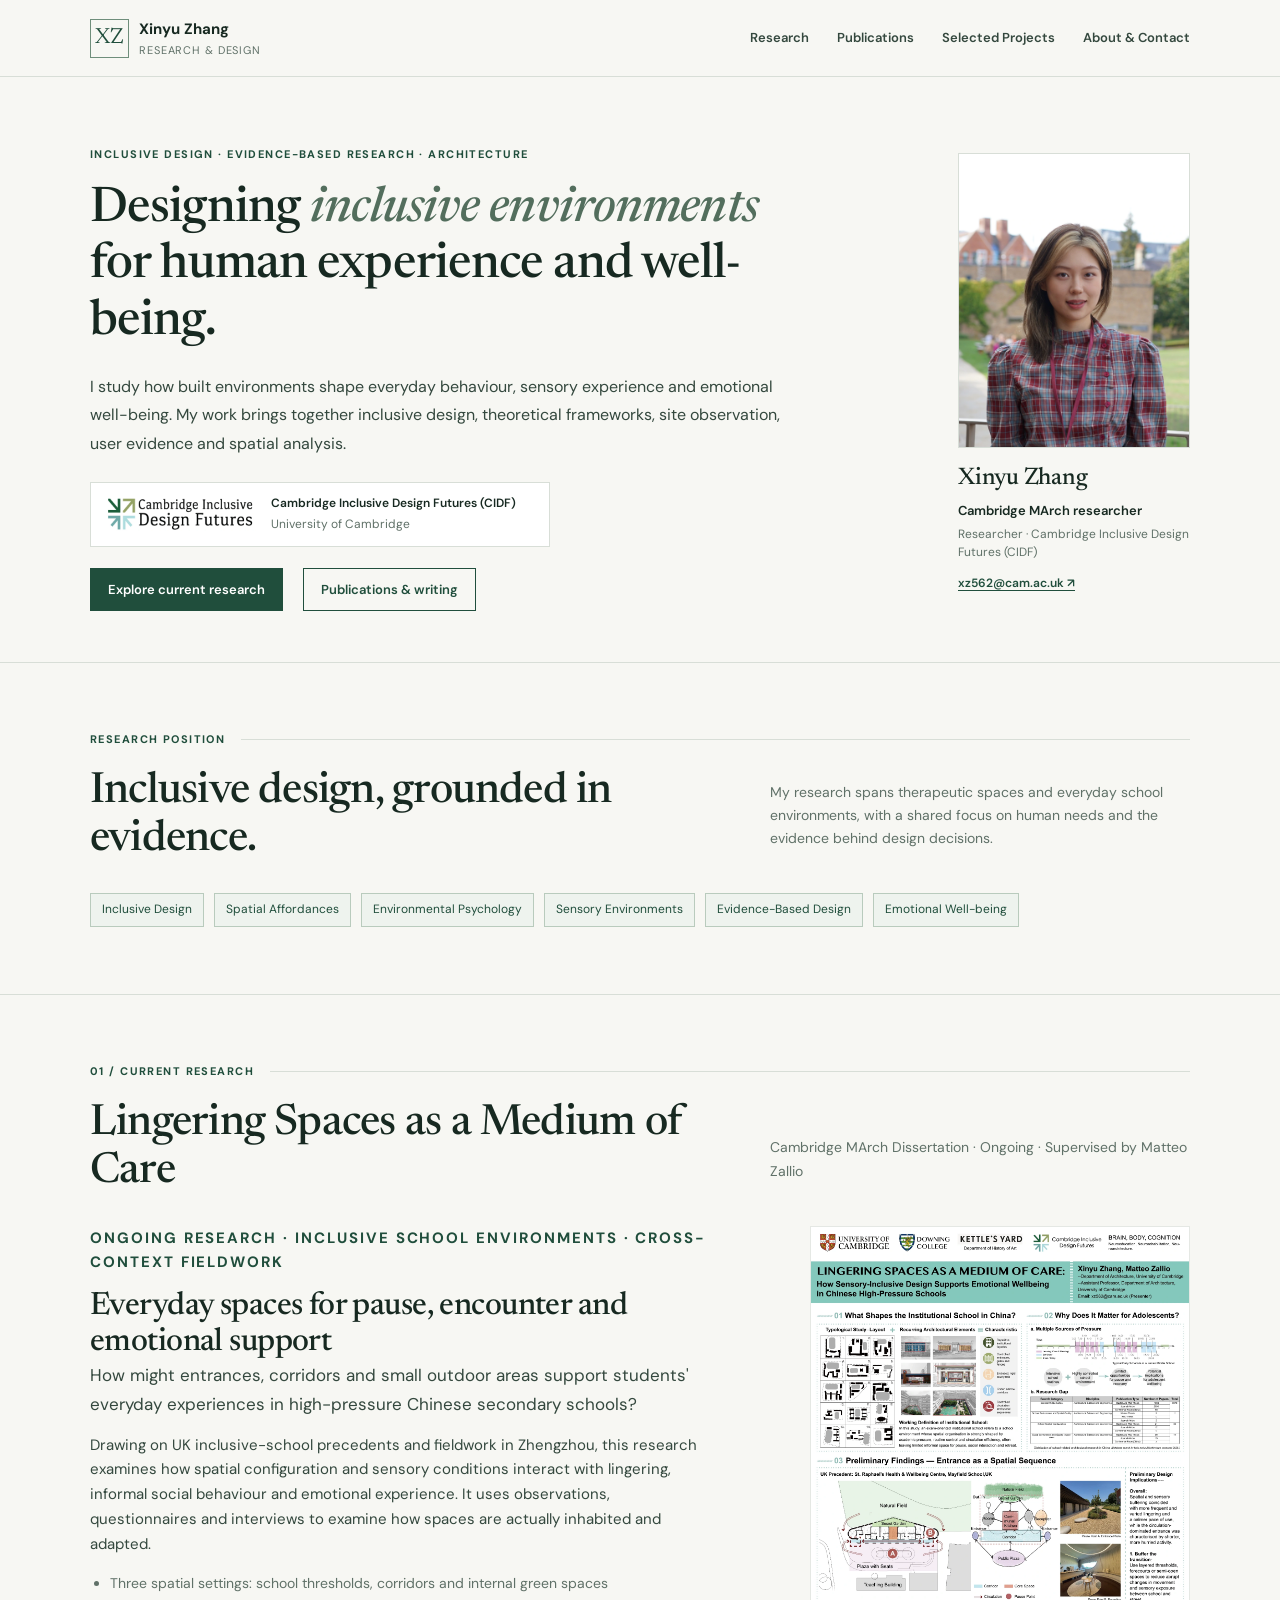
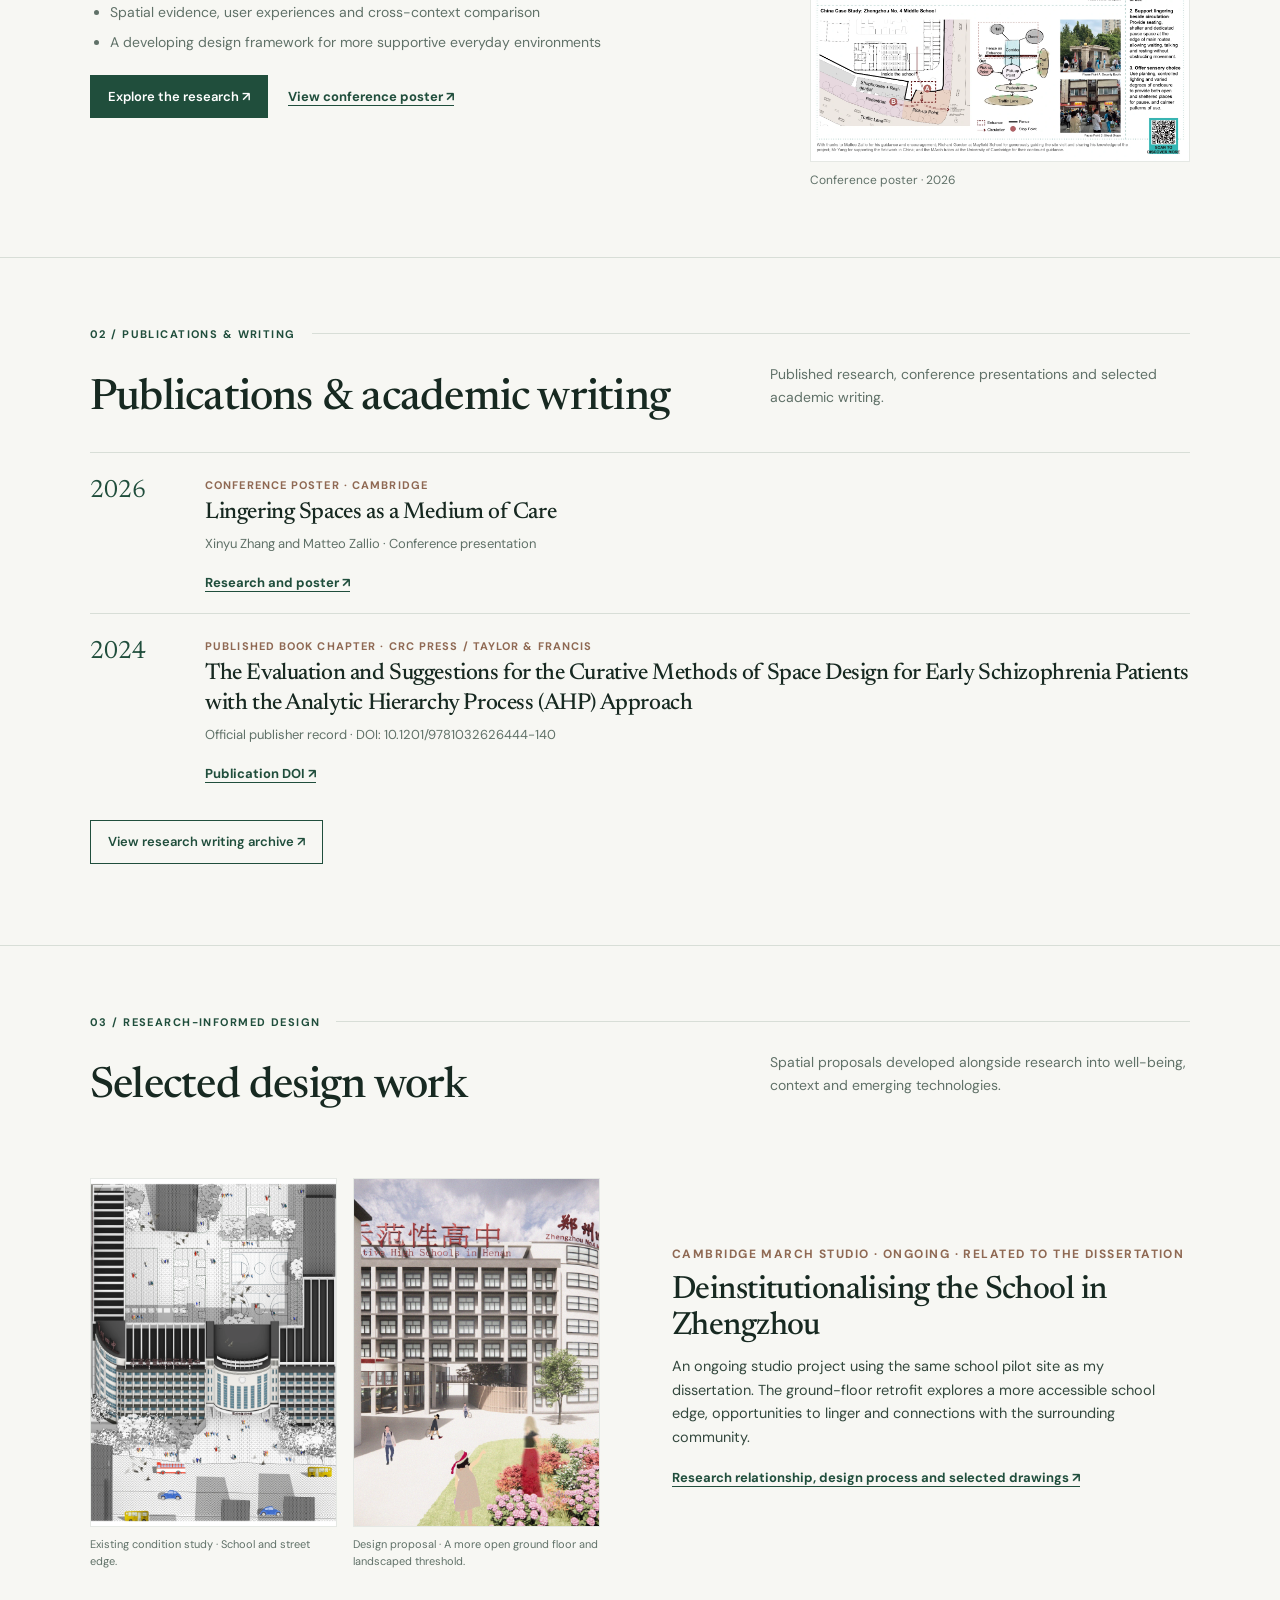
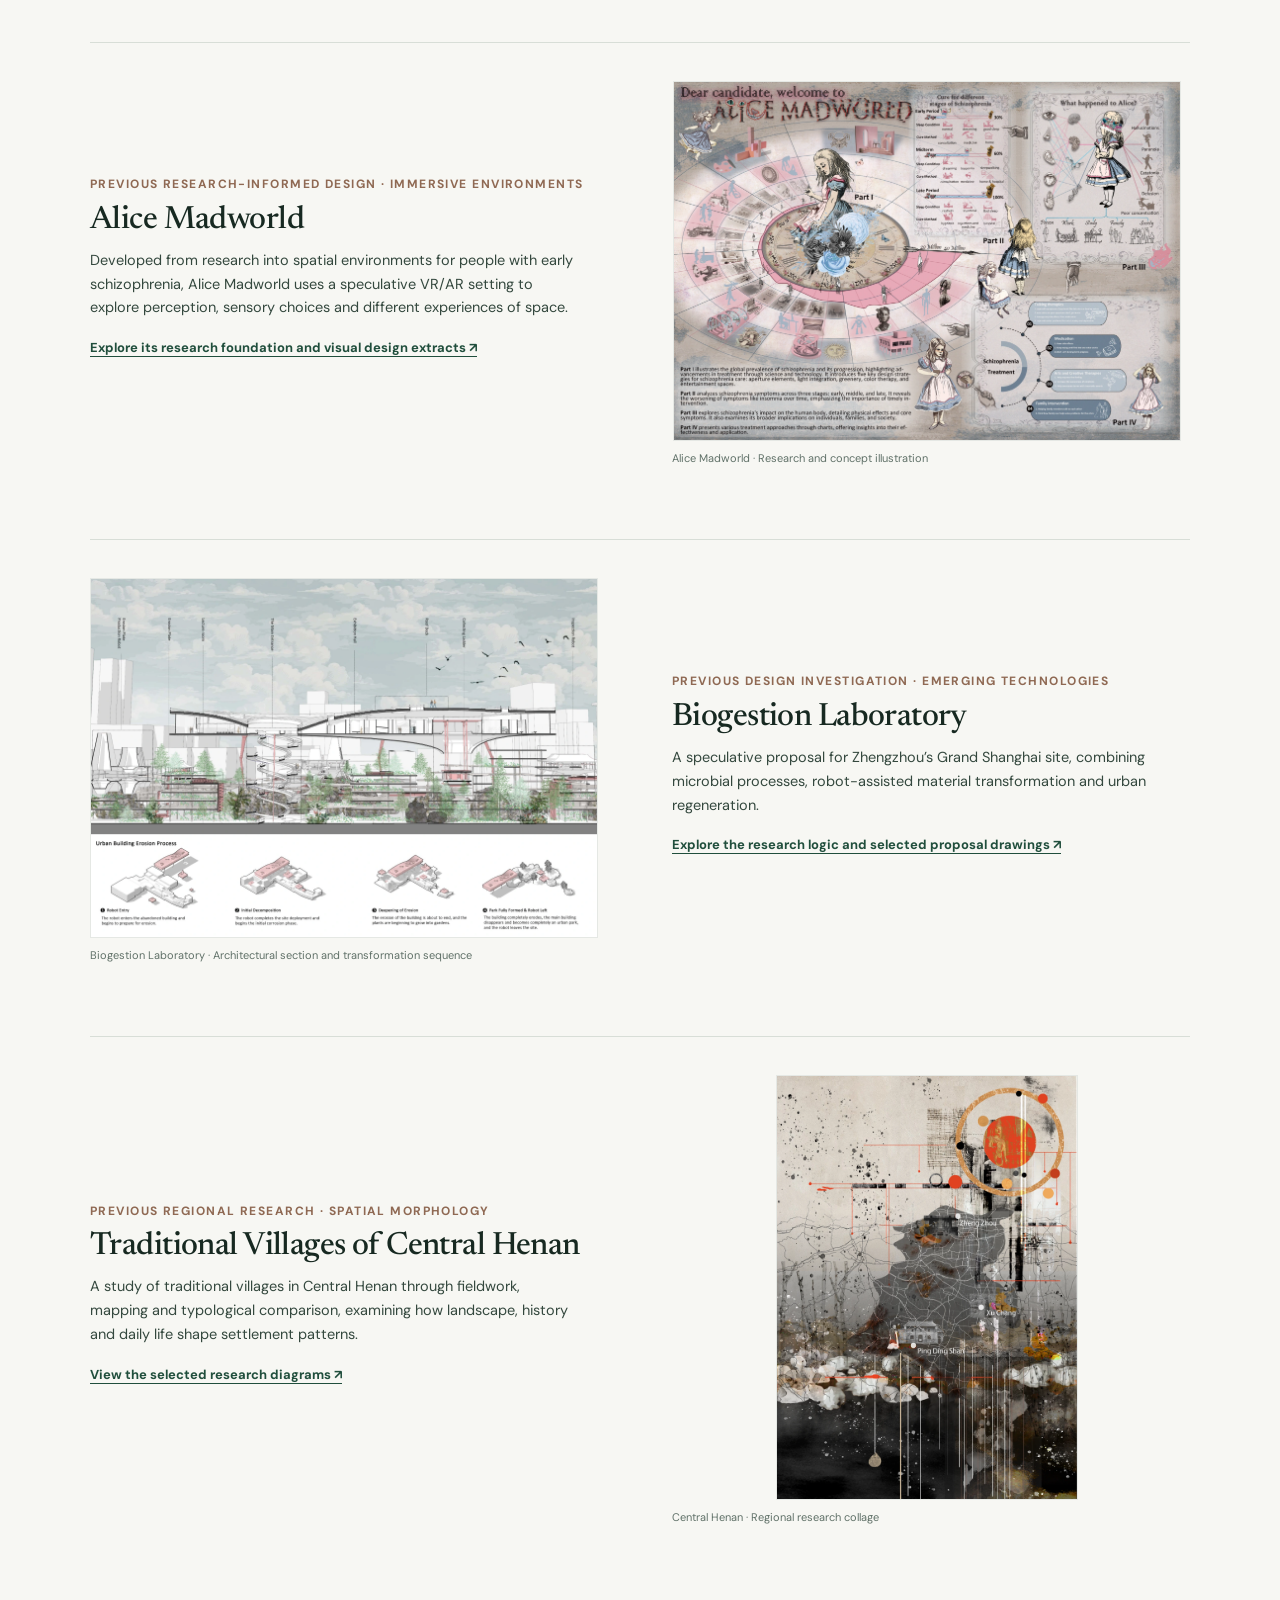
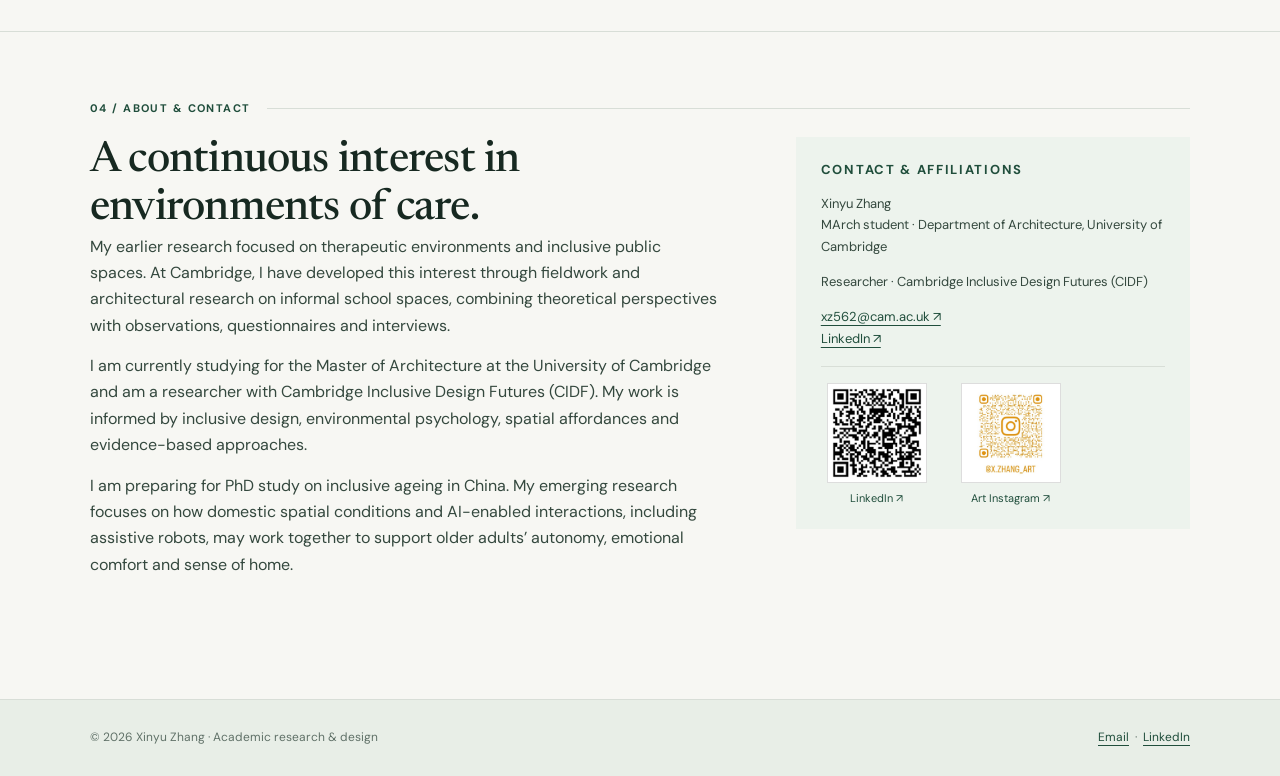
==== commit 4f085b05: "Update CIDF researcher affiliation" ====
--- a/index.html
+++ b/index.html
@@ -1,6 +1,6 @@
 <!DOCTYPE html>
 
-<html lang="en"><head><meta charset="utf-8"/><meta content="width=device-width, initial-scale=1" name="viewport"/><meta content="Inclusive design, evidence-informed spatial research and architectural design by Xinyu Zhang, Cambridge MArch researcher and CIDF Senior Research Team member." name="description"/><meta content="#f7f7f3" name="theme-color"/><title>Academic research &amp; design — Xinyu Zhang</title><link href="style.css" rel="stylesheet"/><link href="favicon.svg" rel="icon" type="image/svg+xml"/></head><body><header class="site-header"><div class="container header-inner"><a class="brand" href="index.html"><span class="brand-mark">XZ</span><span><strong>Xinyu Zhang</strong><small>Research &amp; Design</small></span></a><button aria-expanded="false" aria-label="Toggle navigation" class="nav-toggle" type="button">☰</button><nav aria-label="Main navigation" class="nav"><a href="index.html#research">Research</a><a href="index.html#outputs">Publications</a><a href="index.html#projects">Selected Projects</a><a href="index.html#about">About &amp; Contact</a></nav></div></header><main class="site-main"><div class="container"><section class="hero"><div><p class="eyebrow">Inclusive Design · Evidence-based research · Architecture</p><h1>Designing <em>inclusive environments</em> for human experience and well-being.</h1><p class="lead">I study how built environments shape everyday behaviour, sensory experience and emotional well-being. My work brings together inclusive design, theoretical frameworks, site observation, user evidence and spatial analysis.</p><div class="lab-row"><img alt="Cambridge Inclusive Design Futures logo" class="lab-logo" src="assets/cidf-logo.webp"/><div class="lab-desc"><strong>Cambridge Inclusive Design Futures (CIDF)</strong><span>University of Cambridge</span></div></div><div class="hero-actions"><a class="btn" href="#research">Explore current research</a><a class="btn secondary" href="publications/index.html">Publications &amp; writing</a></div></div><figure class="hero-image profile-portrait"><img alt="Portrait of Xinyu Zhang" src="assets/portrait-v5.webp"/><figcaption><span class="profile-name">Xinyu Zhang</span><span class="profile-role">Cambridge MArch researcher</span><span class="profile-affiliation">Senior Research Team · Cambridge Inclusive Design Futures</span><a class="profile-email" href="mailto:xz562@cam.ac.uk">xz562@cam.ac.uk ↗</a></figcaption></figure></section></div>
+<html lang="en"><head><meta charset="utf-8"/><meta content="width=device-width, initial-scale=1" name="viewport"/><meta content="Inclusive design, evidence-informed spatial research and architectural design by Xinyu Zhang, Cambridge MArch researcher affiliated with Cambridge Inclusive Design Futures (CIDF)." name="description"/><meta content="#f7f7f3" name="theme-color"/><title>Academic research &amp; design — Xinyu Zhang</title><link href="style.css" rel="stylesheet"/><link href="favicon.svg" rel="icon" type="image/svg+xml"/></head><body><header class="site-header"><div class="container header-inner"><a class="brand" href="index.html"><span class="brand-mark">XZ</span><span><strong>Xinyu Zhang</strong><small>Research &amp; Design</small></span></a><button aria-expanded="false" aria-label="Toggle navigation" class="nav-toggle" type="button">☰</button><nav aria-label="Main navigation" class="nav"><a href="index.html#research">Research</a><a href="index.html#outputs">Publications</a><a href="index.html#projects">Selected Projects</a><a href="index.html#about">About &amp; Contact</a></nav></div></header><main class="site-main"><div class="container"><section class="hero"><div><p class="eyebrow">Inclusive Design · Evidence-based research · Architecture</p><h1>Designing <em>inclusive environments</em> for human experience and well-being.</h1><p class="lead">I study how built environments shape everyday behaviour, sensory experience and emotional well-being. My work brings together inclusive design, theoretical frameworks, site observation, user evidence and spatial analysis.</p><div class="lab-row"><img alt="Cambridge Inclusive Design Futures logo" class="lab-logo" src="assets/cidf-logo.webp"/><div class="lab-desc"><strong>Cambridge Inclusive Design Futures (CIDF)</strong><span>University of Cambridge</span></div></div><div class="hero-actions"><a class="btn" href="#research">Explore current research</a><a class="btn secondary" href="publications/index.html">Publications &amp; writing</a></div></div><figure class="hero-image profile-portrait"><img alt="Portrait of Xinyu Zhang" src="assets/portrait-v5.webp"/><figcaption><span class="profile-name">Xinyu Zhang</span><span class="profile-role">Cambridge MArch researcher</span><span class="profile-affiliation">Researcher · Cambridge Inclusive Design Futures (CIDF)</span><a class="profile-email" href="mailto:xz562@cam.ac.uk">xz562@cam.ac.uk ↗</a></figcaption></figure></section></div>
 <section class="section anchor-offset" id="focus"><div class="container"><p class="eyebrow section-label">Research position</p><div class="section-header"><div><h2>Inclusive design, grounded in evidence.</h2></div><p>My research spans therapeutic spaces and everyday school environments, with a shared focus on human needs and the evidence behind design decisions.</p></div><div class="tags"><span class="tag">Inclusive Design</span><span class="tag">Spatial Affordances</span><span class="tag">Environmental Psychology</span><span class="tag">Sensory Environments</span><span class="tag">Evidence-Based Design</span><span class="tag">Emotional Well-being</span></div></div></section>
 <section class="section anchor-offset" id="research"><div class="container"><p class="eyebrow section-label">01 / Current research</p><div class="section-header"><div><h2>Lingering Spaces as a Medium of Care</h2></div><p>Cambridge MArch Dissertation · Ongoing · Supervised by Matteo Zallio</p></div><div class="feature"><div class="copy"><p class="eyebrow">Ongoing research · Inclusive school environments · Cross-context fieldwork</p><h3>Everyday spaces for pause, encounter and emotional support</h3><p class="lead">How might entrances, corridors and small outdoor areas support students' everyday experiences in high-pressure Chinese secondary schools?</p><p>Drawing on UK inclusive-school precedents and fieldwork in Zhengzhou, this research examines how spatial configuration and sensory conditions interact with lingering, informal social behaviour and emotional experience. It uses observations, questionnaires and interviews to examine how spaces are actually inhabited and adapted.</p><ul class="key-points"><li>Three spatial settings: school thresholds, corridors and internal green spaces</li><li>Spatial evidence, user experiences and cross-context comparison</li><li>A developing design framework for more supportive everyday environments</li></ul><p class="links"><a class="btn" href="research/lingering-spaces/index.html">Explore the research ↗</a><a class="ghost-link" href="assets/poster-white-v5.webp" rel="noopener" target="_blank">View conference poster ↗</a></p></div><div class="feature-img"><figure class="figure"><a class="fullsize" href="assets/poster-white-v5.webp" rel="noopener" target="_blank"><img alt="2026 conference poster on inclusive lingering school spaces" loading="lazy" src="assets/poster-white-v5.webp"/></a><figcaption>Conference poster · 2026</figcaption></figure></div></div></div></section>
 <section class="section" id="outputs"><div class="container"><p class="eyebrow section-label">02 / Publications &amp; writing</p><div class="section-header"><h2>Publications &amp; academic writing</h2><p>Published research, conference presentations and selected academic writing.</p></div><div class="publication-row"><div class="year">2026</div><div><span class="writing-label">Conference poster · Cambridge</span><h3>Lingering Spaces as a Medium of Care</h3><p>Xinyu Zhang and Matteo Zallio · Conference presentation</p><a class="ghost-link" href="research/lingering-spaces/index.html">Research and poster ↗</a></div></div><div class="publication-row"><div class="year">2024</div><div><span class="writing-label">Published book chapter · CRC Press / Taylor &amp; Francis</span><h3>The Evaluation and Suggestions for the Curative Methods of Space Design for Early Schizophrenia Patients with the Analytic Hierarchy Process (AHP) Approach</h3><p>Official publisher record · DOI: 10.1201/9781032626444-140</p><a class="ghost-link" href="https://doi.org/10.1201/9781032626444-140" rel="noopener noreferrer" target="_blank">Publication DOI ↗</a></div></div><p style="margin-top:16px"><a class="btn secondary" href="publications/index.html">View research writing archive ↗</a></p></div></section><section class="section anchor-offset" id="projects"><div class="container"><p class="eyebrow section-label">03 / Research-informed design</p><div class="section-header"><h2>Selected design work</h2><p>Spatial proposals developed alongside research into well-being, context and emerging technologies.</p></div>
@@ -9,4 +9,4 @@
 <article class="project-entry project-row image-left" id="project-biogestion"><div class="project-copy"><p class="project-meta">Previous design investigation · Emerging technologies</p><h3>Biogestion Laboratory</h3><p class="summary">A speculative proposal for Zhengzhou’s Grand Shanghai site, combining microbial processes, robot-assisted material transformation and urban regeneration.</p><p class="linkline"><a data-return="project-biogestion" href="projects/biogestion/index.html">Explore the research logic and selected proposal drawings ↗</a></p></div><div class="entry-visual single"><figure class="figure"><a class="fullsize" href="assets/bio-section-v5.webp" rel="noopener" target="_blank"><img alt="Biogestion Laboratory section and urban building erosion process" loading="lazy" src="assets/bio-section-v5.webp"/></a><figcaption>Biogestion Laboratory · Architectural section and transformation sequence</figcaption></figure></div></article>
 <article class="project-entry project-row image-right" id="project-villages"><div class="project-copy"><p class="project-meta">Previous regional research · Spatial morphology</p><h3>Traditional Villages of Central Henan</h3><p class="summary">A study of traditional villages in Central Henan through fieldwork, mapping and typological comparison, examining how landscape, history and daily life shape settlement patterns.</p><p class="linkline"><a data-return="project-villages" href="projects/henan-villages/index.html">View the selected research diagrams ↗</a></p></div><div class="entry-visual single village-home-visual"><figure class="figure"><a class="fullsize" href="assets/village-art-v5.webp" rel="noopener" target="_blank"><img alt="Regional collage of traditional villages in Central Henan" loading="lazy" src="assets/village-art-v5.webp"/></a><figcaption>Central Henan · Regional research collage</figcaption></figure></div></article>
 </div></section>
-<section class="section anchor-offset" id="about"><div class="container"><p class="eyebrow section-label">04 / About &amp; contact</p><div class="about"><div><h2>A continuous interest in environments of care.</h2><p>My earlier research focused on therapeutic environments and inclusive public spaces. At Cambridge, I have developed this interest through fieldwork and architectural research on informal school spaces, combining theoretical perspectives with observations, questionnaires and interviews.</p><p>I am currently studying for the Master of Architecture at the University of Cambridge and am part of the Senior Research Team at Cambridge Inclusive Design Futures (CIDF). My work is informed by inclusive design, environmental psychology, spatial affordances and evidence-based approaches.</p><p>I am preparing for PhD study on inclusive ageing in China. My emerging research focuses on how domestic spatial conditions and AI-enabled interactions, including assistive robots, may work together to support older adults’ autonomy, emotional comfort and sense of home.</p></div><aside><p class="eyebrow">Contact &amp; affiliations</p><p>Xinyu Zhang<br/>MArch student · Department of Architecture, University of Cambridge</p><p>Senior Research Team · Cambridge Inclusive Design Futures</p><p><a href="mailto:xz562@cam.ac.uk">xz562@cam.ac.uk ↗</a><br/><a href="https://www.linkedin.com/in/xinyu-zhang-512680299" rel="noopener noreferrer" target="_blank">LinkedIn ↗</a></p><div class="contact-social"><div class="social-qr"><a href="https://www.linkedin.com/in/xinyu-zhang-512680299" rel="noopener noreferrer" target="_blank"><img alt="LinkedIn QR code" height="112" loading="lazy" src="assets/linkedin-qr.jpg" width="112"/></a><a class="social-name" href="https://www.linkedin.com/in/xinyu-zhang-512680299" rel="noopener noreferrer" target="_blank">LinkedIn ↗</a></div><div class="social-qr"><a href="https://www.instagram.com/x.zhang_art" rel="noopener noreferrer" target="_blank"><img alt="Art Instagram QR code" height="112" loading="lazy" src="assets/instagram-qr.jpg" width="112"/></a><a class="social-name" href="https://www.instagram.com/x.zhang_art" rel="noopener noreferrer" target="_blank">Art Instagram ↗</a></div></div></aside></div></div></section></main><footer class="site-footer"><div class="container footer-inner"><p>© 2026 Xinyu Zhang · Academic research &amp; design</p><p><a href="mailto:xz562@cam.ac.uk">Email</a>  ·  <a href="https://www.linkedin.com/in/xinyu-zhang-512680299" rel="noopener noreferrer" target="_blank">LinkedIn</a></p></div></footer><script src="app.js"></script></body></html>+<section class="section anchor-offset" id="about"><div class="container"><p class="eyebrow section-label">04 / About &amp; contact</p><div class="about"><div><h2>A continuous interest in environments of care.</h2><p>My earlier research focused on therapeutic environments and inclusive public spaces. At Cambridge, I have developed this interest through fieldwork and architectural research on informal school spaces, combining theoretical perspectives with observations, questionnaires and interviews.</p><p>I am currently studying for the Master of Architecture at the University of Cambridge and am a researcher with Cambridge Inclusive Design Futures (CIDF). My work is informed by inclusive design, environmental psychology, spatial affordances and evidence-based approaches.</p><p>I am preparing for PhD study on inclusive ageing in China. My emerging research focuses on how domestic spatial conditions and AI-enabled interactions, including assistive robots, may work together to support older adults’ autonomy, emotional comfort and sense of home.</p></div><aside><p class="eyebrow">Contact &amp; affiliations</p><p>Xinyu Zhang<br/>MArch student · Department of Architecture, University of Cambridge</p><p>Researcher · Cambridge Inclusive Design Futures (CIDF)</p><p><a href="mailto:xz562@cam.ac.uk">xz562@cam.ac.uk ↗</a><br/><a href="https://www.linkedin.com/in/xinyu-zhang-512680299" rel="noopener noreferrer" target="_blank">LinkedIn ↗</a></p><div class="contact-social"><div class="social-qr"><a href="https://www.linkedin.com/in/xinyu-zhang-512680299" rel="noopener noreferrer" target="_blank"><img alt="LinkedIn QR code" height="112" loading="lazy" src="assets/linkedin-qr.jpg" width="112"/></a><a class="social-name" href="https://www.linkedin.com/in/xinyu-zhang-512680299" rel="noopener noreferrer" target="_blank">LinkedIn ↗</a></div><div class="social-qr"><a href="https://www.instagram.com/x.zhang_art" rel="noopener noreferrer" target="_blank"><img alt="Art Instagram QR code" height="112" loading="lazy" src="assets/instagram-qr.jpg" width="112"/></a><a class="social-name" href="https://www.instagram.com/x.zhang_art" rel="noopener noreferrer" target="_blank">Art Instagram ↗</a></div></div></aside></div></div></section></main><footer class="site-footer"><div class="container footer-inner"><p>© 2026 Xinyu Zhang · Academic research &amp; design</p><p><a href="mailto:xz562@cam.ac.uk">Email</a>  ·  <a href="https://www.linkedin.com/in/xinyu-zhang-512680299" rel="noopener noreferrer" target="_blank">LinkedIn</a></p></div></footer><script src="app.js"></script></body></html>
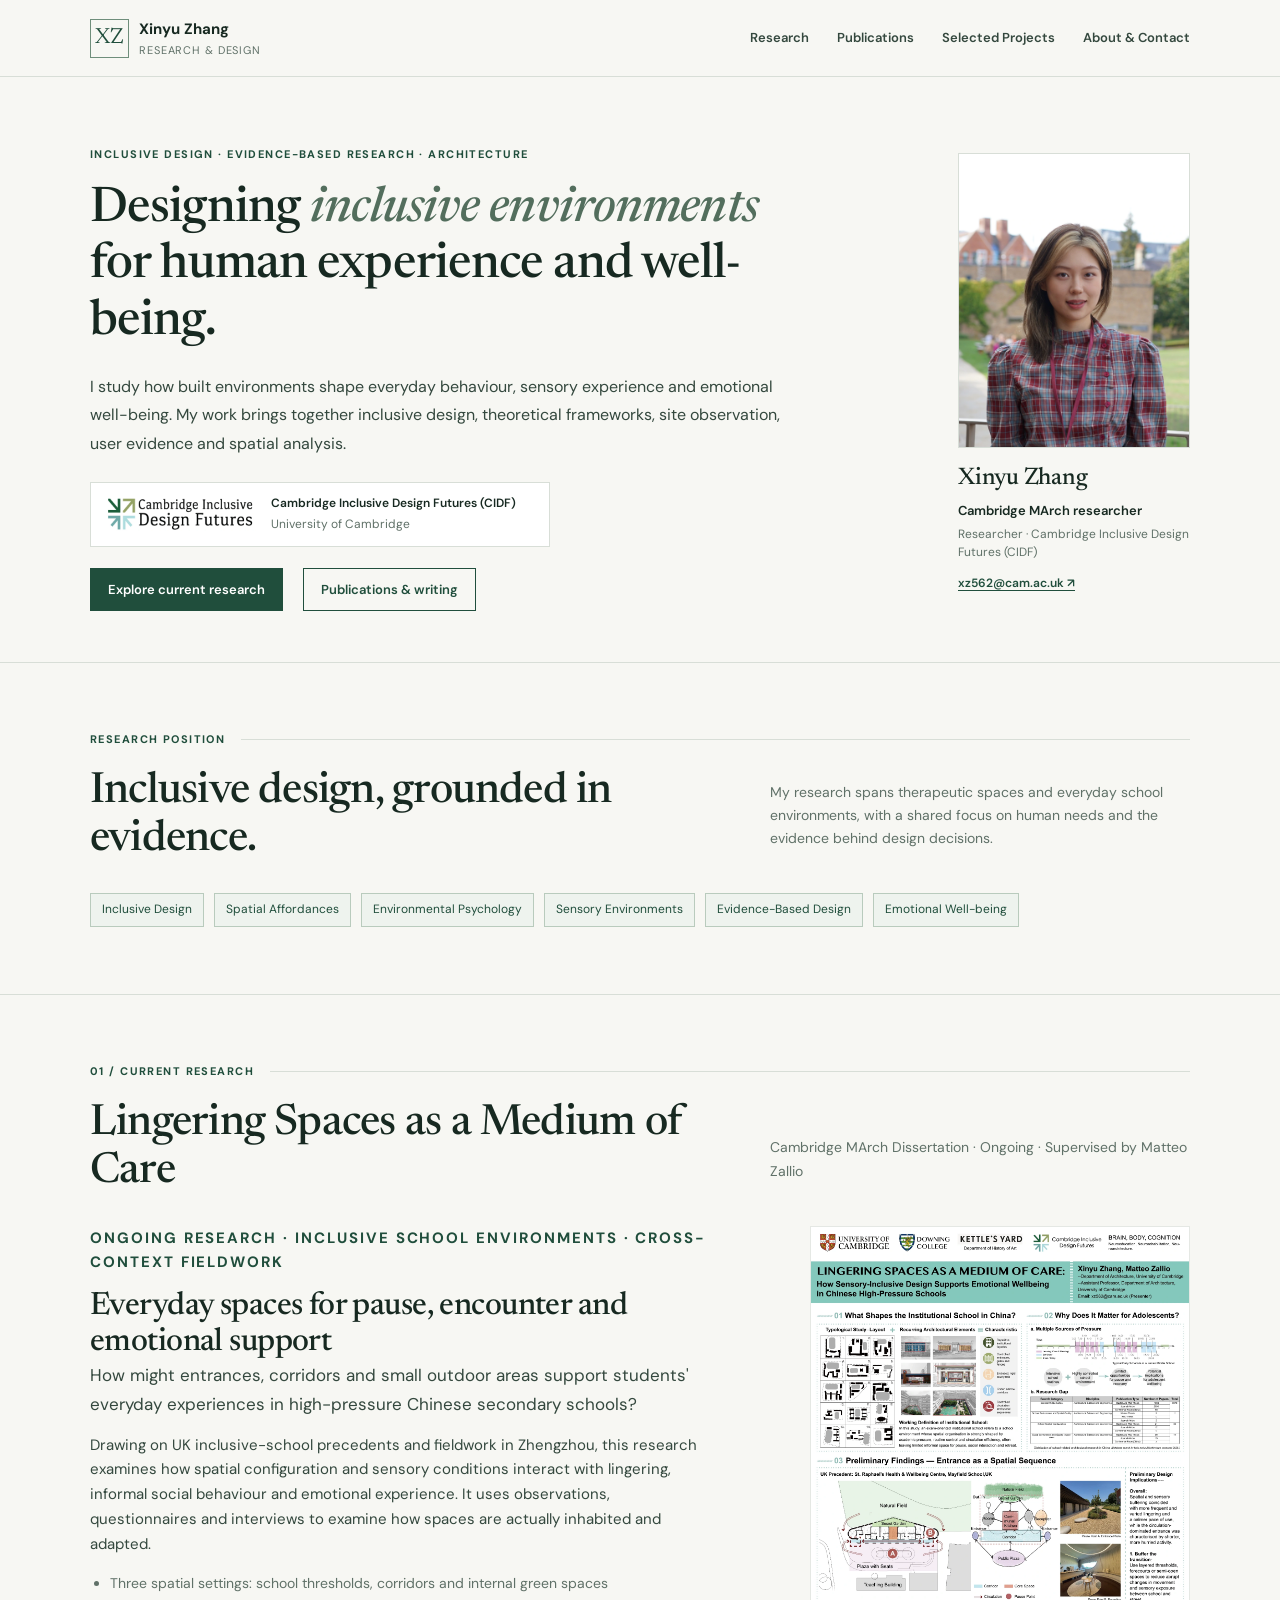
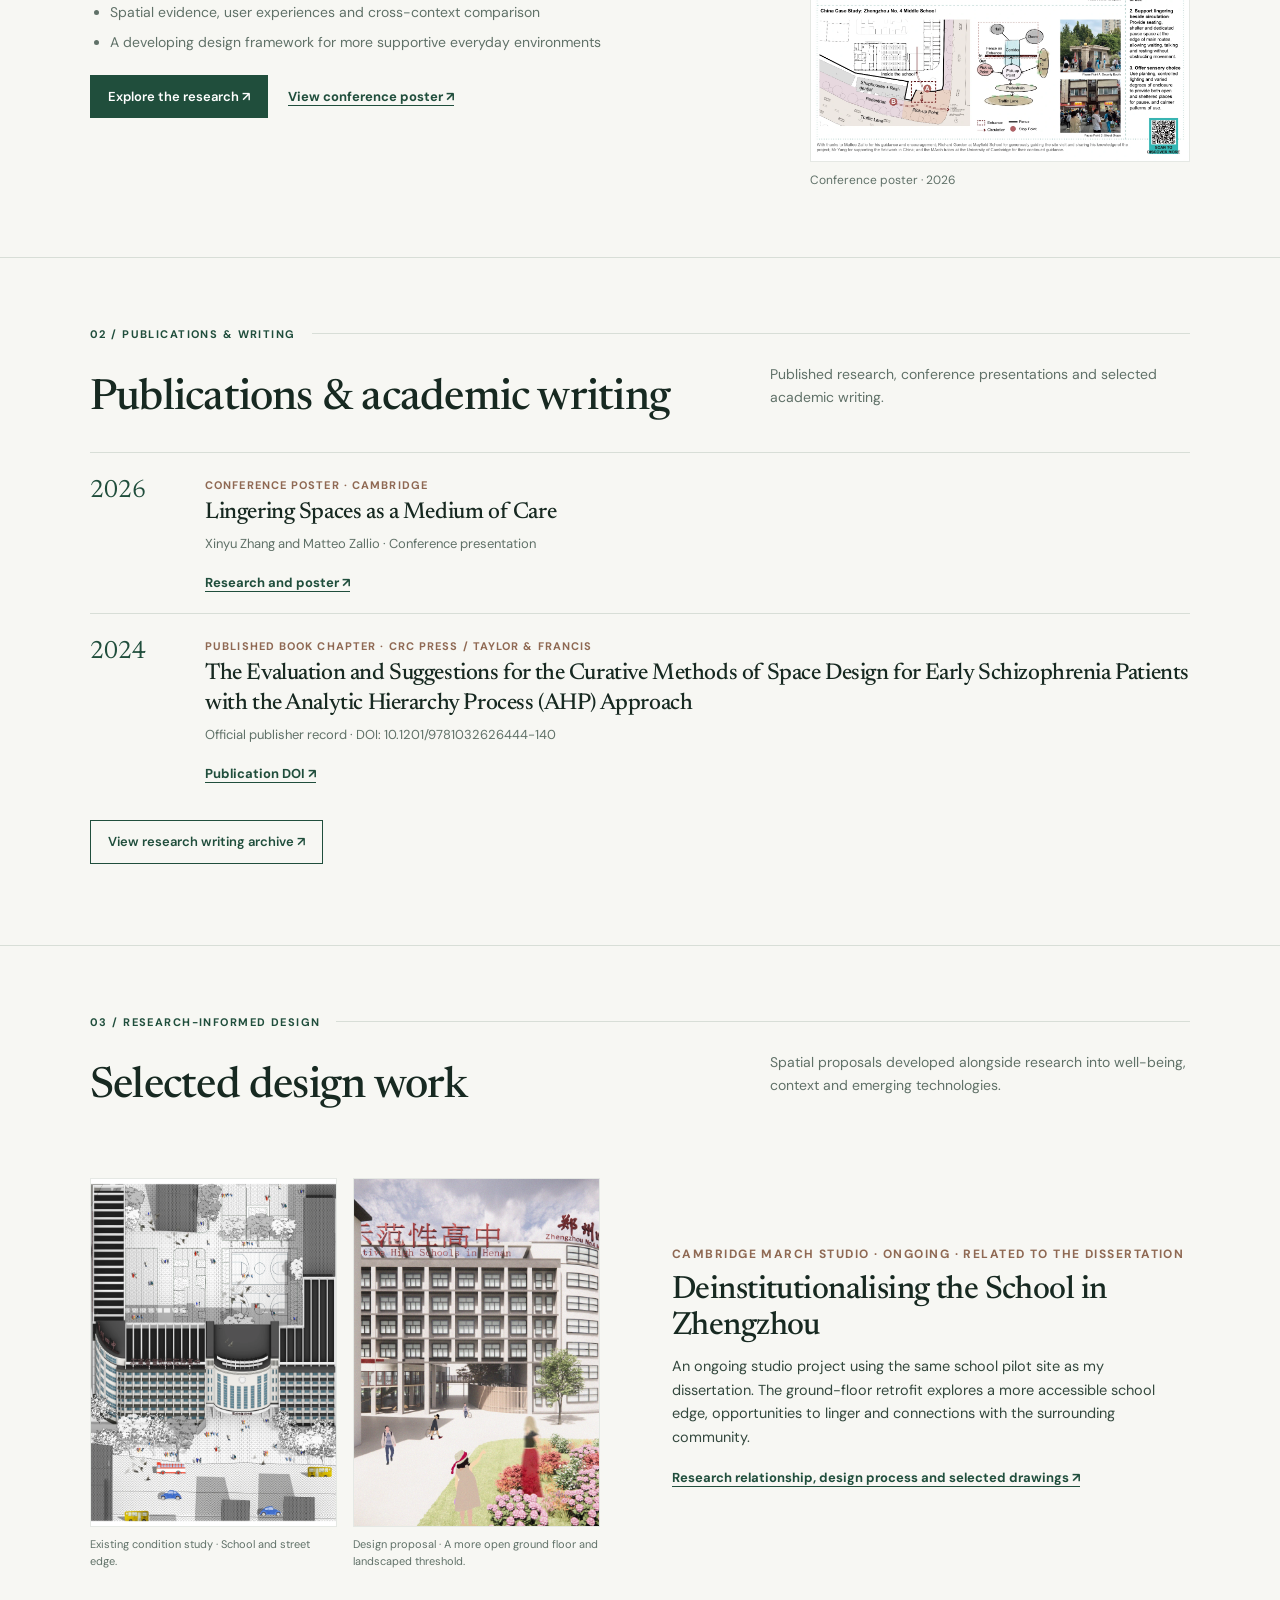
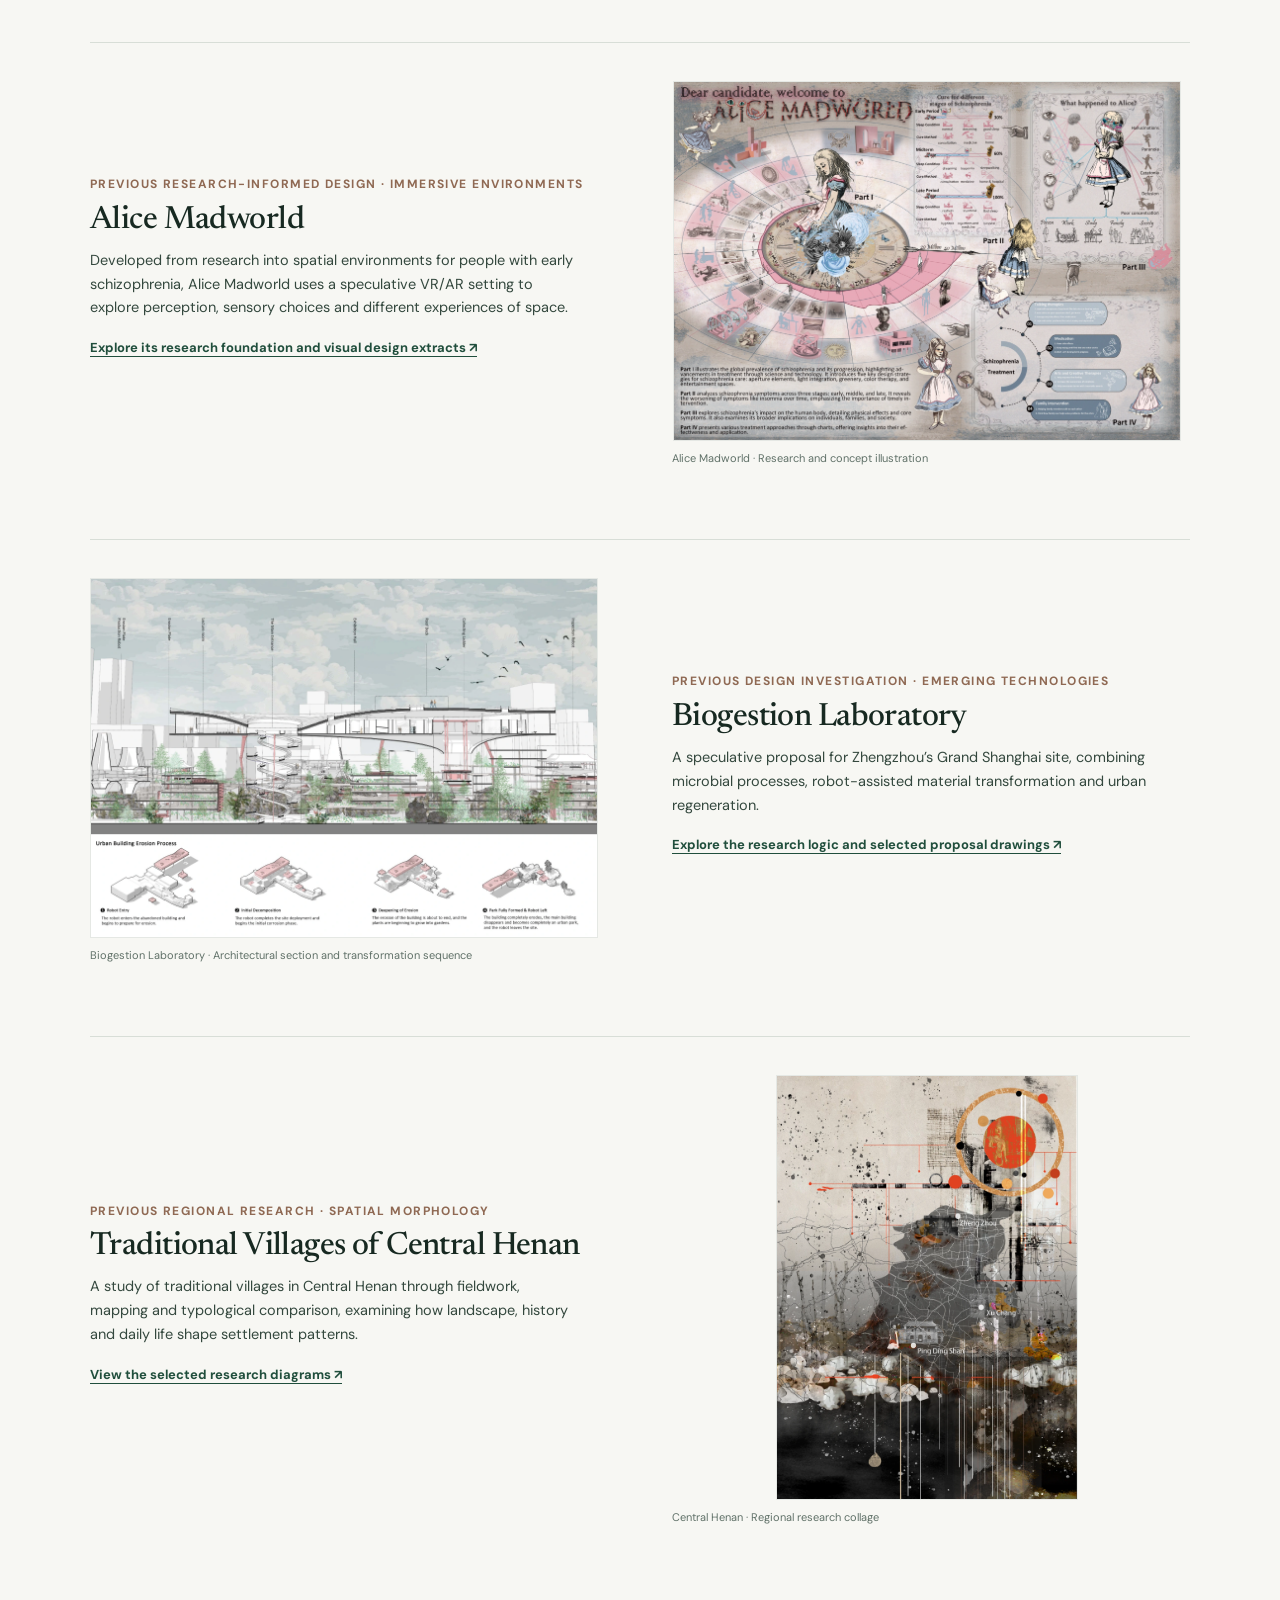
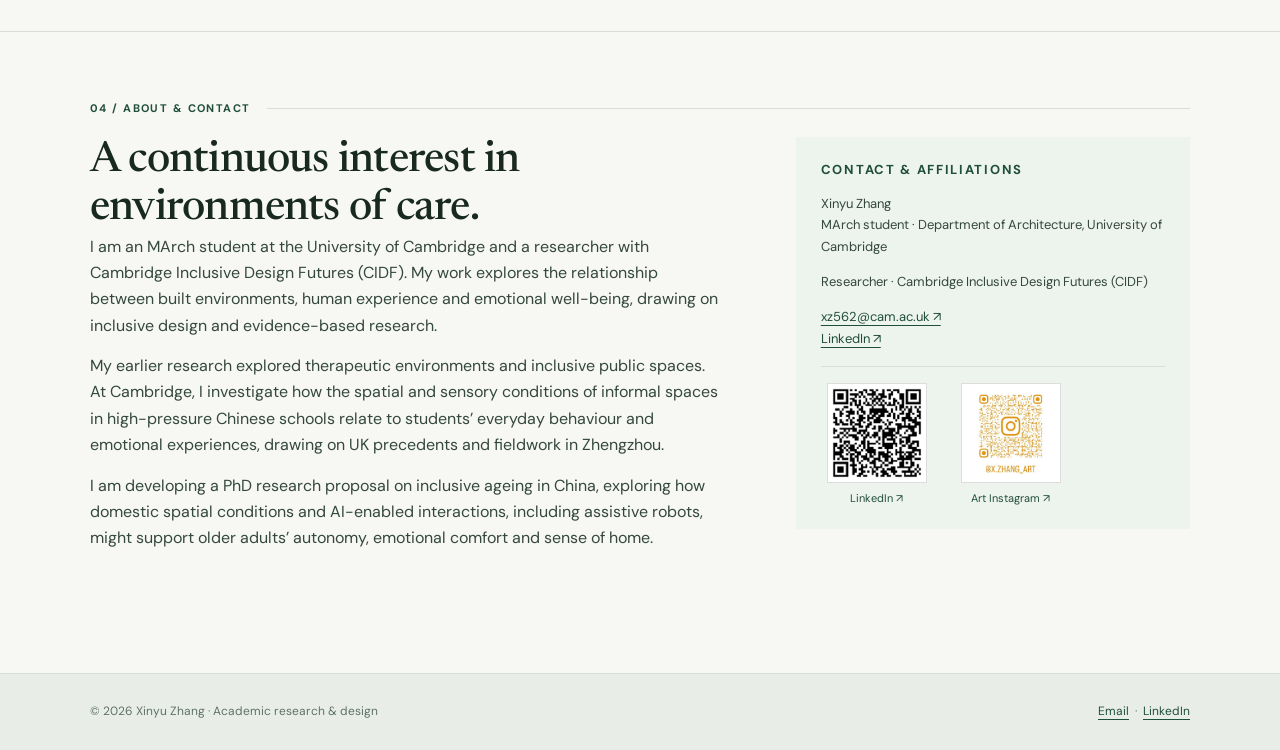
==== commit 13385dbf: "Refine About and research interests" ====
--- a/index.html
+++ b/index.html
@@ -9,4 +9,4 @@
 <article class="project-entry project-row image-left" id="project-biogestion"><div class="project-copy"><p class="project-meta">Previous design investigation · Emerging technologies</p><h3>Biogestion Laboratory</h3><p class="summary">A speculative proposal for Zhengzhou’s Grand Shanghai site, combining microbial processes, robot-assisted material transformation and urban regeneration.</p><p class="linkline"><a data-return="project-biogestion" href="projects/biogestion/index.html">Explore the research logic and selected proposal drawings ↗</a></p></div><div class="entry-visual single"><figure class="figure"><a class="fullsize" href="assets/bio-section-v5.webp" rel="noopener" target="_blank"><img alt="Biogestion Laboratory section and urban building erosion process" loading="lazy" src="assets/bio-section-v5.webp"/></a><figcaption>Biogestion Laboratory · Architectural section and transformation sequence</figcaption></figure></div></article>
 <article class="project-entry project-row image-right" id="project-villages"><div class="project-copy"><p class="project-meta">Previous regional research · Spatial morphology</p><h3>Traditional Villages of Central Henan</h3><p class="summary">A study of traditional villages in Central Henan through fieldwork, mapping and typological comparison, examining how landscape, history and daily life shape settlement patterns.</p><p class="linkline"><a data-return="project-villages" href="projects/henan-villages/index.html">View the selected research diagrams ↗</a></p></div><div class="entry-visual single village-home-visual"><figure class="figure"><a class="fullsize" href="assets/village-art-v5.webp" rel="noopener" target="_blank"><img alt="Regional collage of traditional villages in Central Henan" loading="lazy" src="assets/village-art-v5.webp"/></a><figcaption>Central Henan · Regional research collage</figcaption></figure></div></article>
 </div></section>
-<section class="section anchor-offset" id="about"><div class="container"><p class="eyebrow section-label">04 / About &amp; contact</p><div class="about"><div><h2>A continuous interest in environments of care.</h2><p>My earlier research focused on therapeutic environments and inclusive public spaces. At Cambridge, I have developed this interest through fieldwork and architectural research on informal school spaces, combining theoretical perspectives with observations, questionnaires and interviews.</p><p>I am currently studying for the Master of Architecture at the University of Cambridge and am a researcher with Cambridge Inclusive Design Futures (CIDF). My work is informed by inclusive design, environmental psychology, spatial affordances and evidence-based approaches.</p><p>I am preparing for PhD study on inclusive ageing in China. My emerging research focuses on how domestic spatial conditions and AI-enabled interactions, including assistive robots, may work together to support older adults’ autonomy, emotional comfort and sense of home.</p></div><aside><p class="eyebrow">Contact &amp; affiliations</p><p>Xinyu Zhang<br/>MArch student · Department of Architecture, University of Cambridge</p><p>Researcher · Cambridge Inclusive Design Futures (CIDF)</p><p><a href="mailto:xz562@cam.ac.uk">xz562@cam.ac.uk ↗</a><br/><a href="https://www.linkedin.com/in/xinyu-zhang-512680299" rel="noopener noreferrer" target="_blank">LinkedIn ↗</a></p><div class="contact-social"><div class="social-qr"><a href="https://www.linkedin.com/in/xinyu-zhang-512680299" rel="noopener noreferrer" target="_blank"><img alt="LinkedIn QR code" height="112" loading="lazy" src="assets/linkedin-qr.jpg" width="112"/></a><a class="social-name" href="https://www.linkedin.com/in/xinyu-zhang-512680299" rel="noopener noreferrer" target="_blank">LinkedIn ↗</a></div><div class="social-qr"><a href="https://www.instagram.com/x.zhang_art" rel="noopener noreferrer" target="_blank"><img alt="Art Instagram QR code" height="112" loading="lazy" src="assets/instagram-qr.jpg" width="112"/></a><a class="social-name" href="https://www.instagram.com/x.zhang_art" rel="noopener noreferrer" target="_blank">Art Instagram ↗</a></div></div></aside></div></div></section></main><footer class="site-footer"><div class="container footer-inner"><p>© 2026 Xinyu Zhang · Academic research &amp; design</p><p><a href="mailto:xz562@cam.ac.uk">Email</a>  ·  <a href="https://www.linkedin.com/in/xinyu-zhang-512680299" rel="noopener noreferrer" target="_blank">LinkedIn</a></p></div></footer><script src="app.js"></script></body></html>
+<section class="section anchor-offset" id="about"><div class="container"><p class="eyebrow section-label">04 / About &amp; contact</p><div class="about"><div><h2>A continuous interest in environments of care.</h2><p>I am an MArch student at the University of Cambridge and a researcher with Cambridge Inclusive Design Futures (CIDF). My work explores the relationship between built environments, human experience and emotional well-being, drawing on inclusive design and evidence-based research.</p><p>My earlier research explored therapeutic environments and inclusive public spaces. At Cambridge, I investigate how the spatial and sensory conditions of informal spaces in high-pressure Chinese schools relate to students’ everyday behaviour and emotional experiences, drawing on UK precedents and fieldwork in Zhengzhou.</p><p>I am developing a PhD research proposal on inclusive ageing in China, exploring how domestic spatial conditions and AI-enabled interactions, including assistive robots, might support older adults’ autonomy, emotional comfort and sense of home.</p></div><aside><p class="eyebrow">Contact &amp; affiliations</p><p>Xinyu Zhang<br/>MArch student · Department of Architecture, University of Cambridge</p><p>Researcher · Cambridge Inclusive Design Futures (CIDF)</p><p><a href="mailto:xz562@cam.ac.uk">xz562@cam.ac.uk ↗</a><br/><a href="https://www.linkedin.com/in/xinyu-zhang-512680299" rel="noopener noreferrer" target="_blank">LinkedIn ↗</a></p><div class="contact-social"><div class="social-qr"><a href="https://www.linkedin.com/in/xinyu-zhang-512680299" rel="noopener noreferrer" target="_blank"><img alt="LinkedIn QR code" height="112" loading="lazy" src="assets/linkedin-qr.jpg" width="112"/></a><a class="social-name" href="https://www.linkedin.com/in/xinyu-zhang-512680299" rel="noopener noreferrer" target="_blank">LinkedIn ↗</a></div><div class="social-qr"><a href="https://www.instagram.com/x.zhang_art" rel="noopener noreferrer" target="_blank"><img alt="Art Instagram QR code" height="112" loading="lazy" src="assets/instagram-qr.jpg" width="112"/></a><a class="social-name" href="https://www.instagram.com/x.zhang_art" rel="noopener noreferrer" target="_blank">Art Instagram ↗</a></div></div></aside></div></div></section></main><footer class="site-footer"><div class="container footer-inner"><p>© 2026 Xinyu Zhang · Academic research &amp; design</p><p><a href="mailto:xz562@cam.ac.uk">Email</a>  ·  <a href="https://www.linkedin.com/in/xinyu-zhang-512680299" rel="noopener noreferrer" target="_blank">LinkedIn</a></p></div></footer><script src="app.js"></script></body></html>
